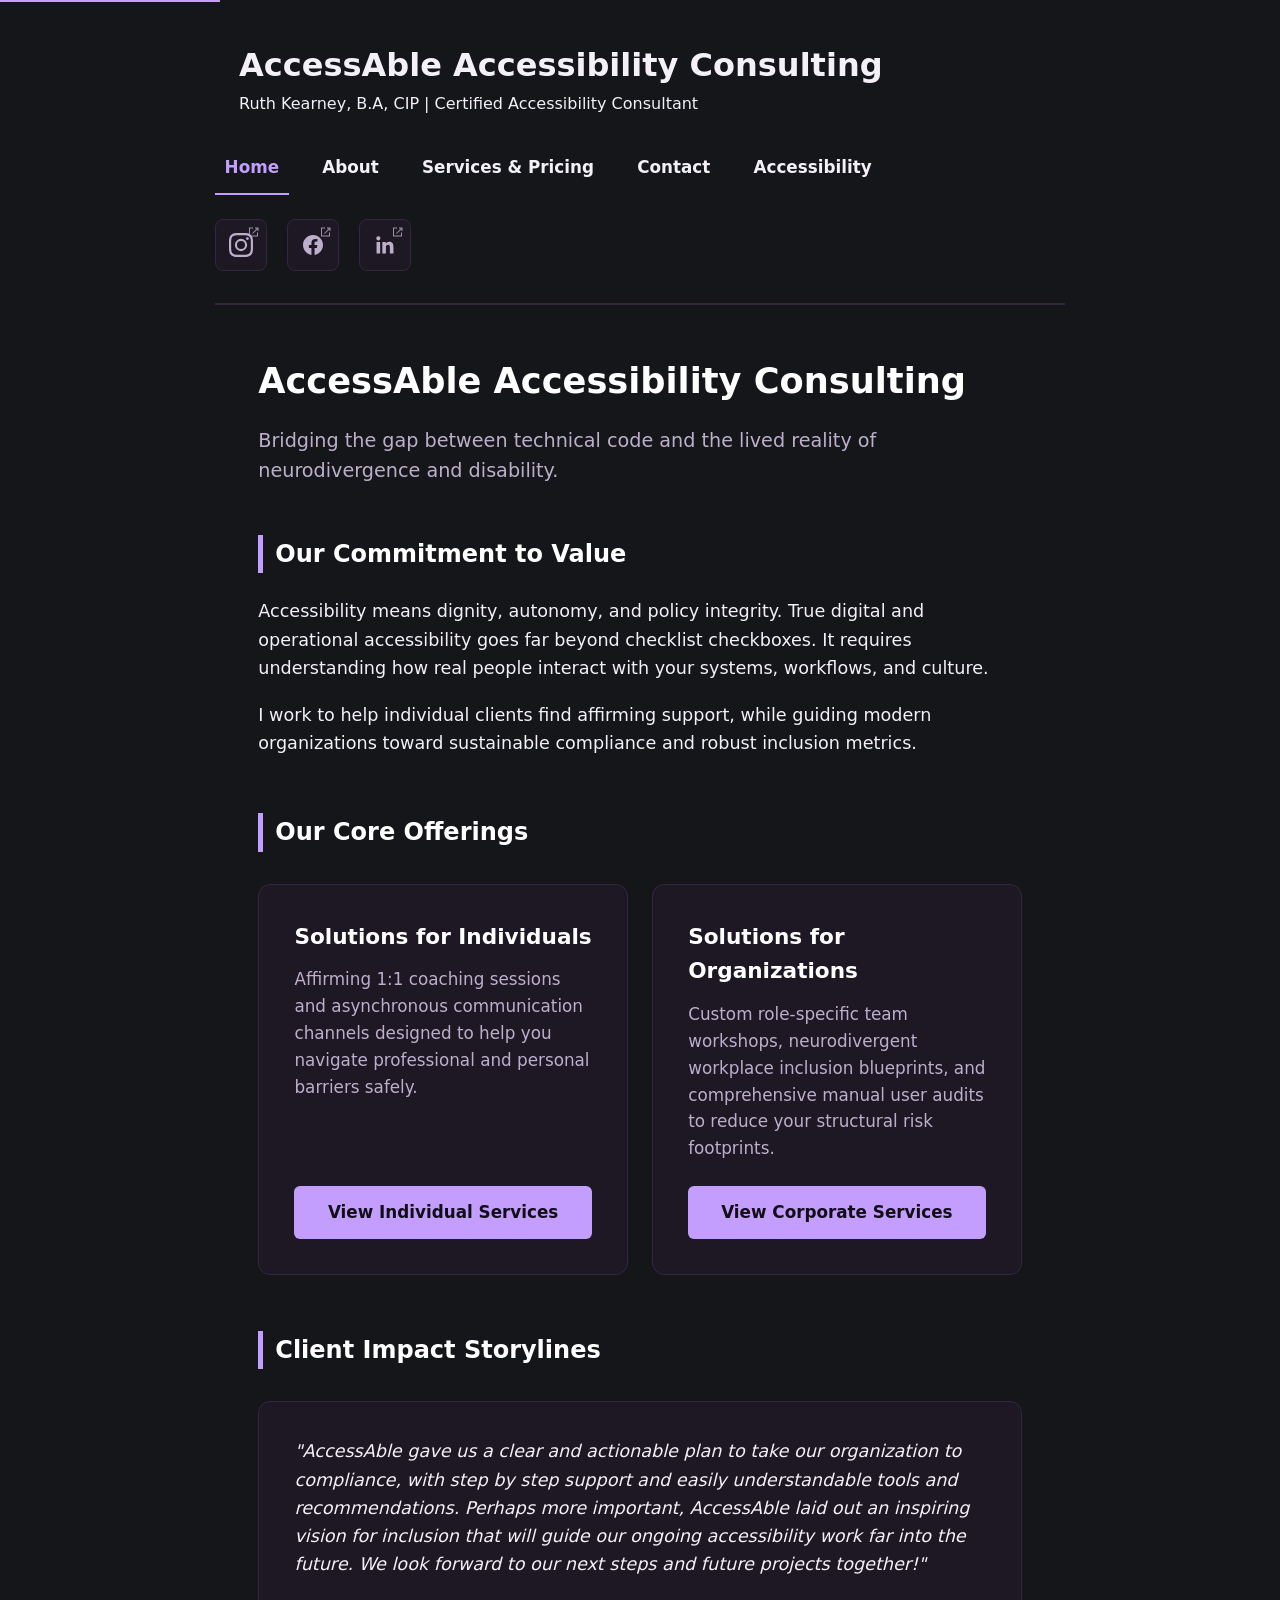
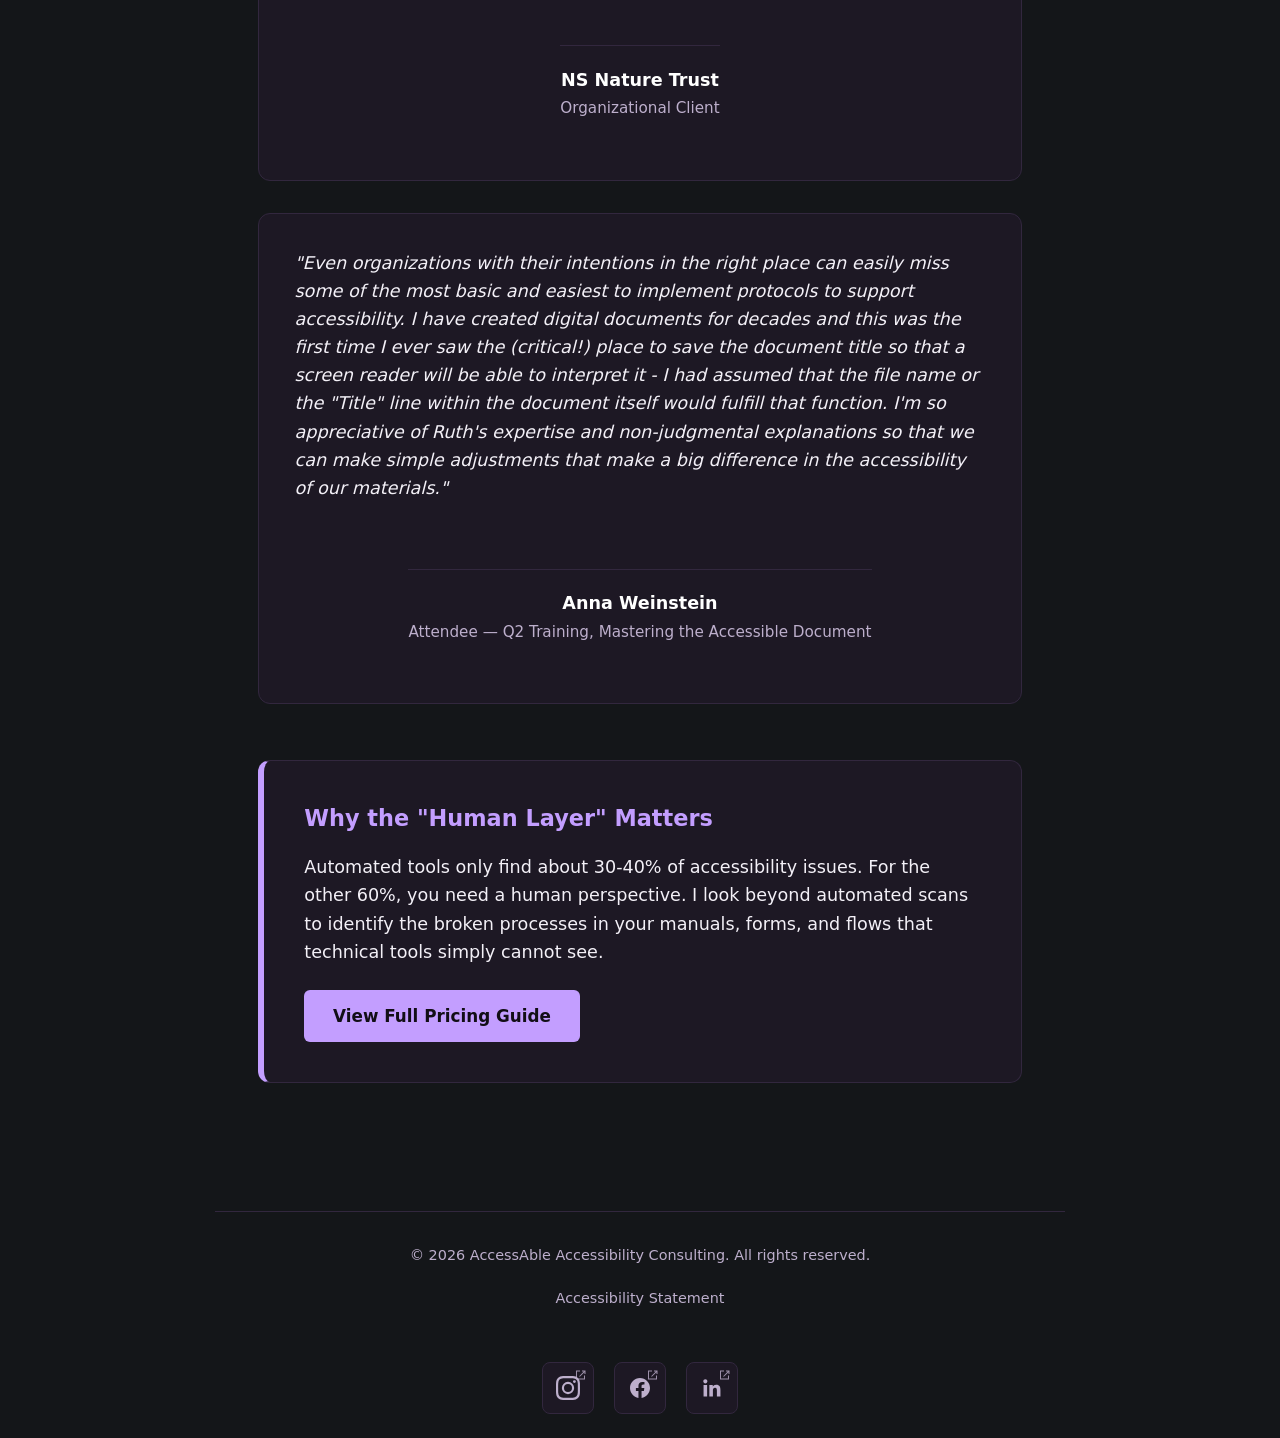
==== index.html @ 56aef6e1 "Initial website upload" ====
<!DOCTYPE html>
<html lang="en">
<head>
    <meta charset="UTF-8">
    <meta name="viewport" content="width=device-width, initial-scale=1.0">
    <title>Home | AccessAble Accessibility Consulting</title>
    <style>
        * {
            box-sizing: border-box;
            margin: 0;
            padding: 0;
        }

        html {
            scroll-behavior: smooth;
        }

        /* 🚫 2.3.3 Prefers-Reduced-Motion Media Query */
        @media (prefers-reduced-motion: reduce) {
            html {
                scroll-behavior: auto !important;
            }
            .back-to-top {
                transition: none !important;
            }
        }

        body {
            font-family: system-ui, -apple-system, BlinkMacSystemFont, 'Segoe UI', Roboto, sans-serif;
            background-color: #141619; 
            color: #f3f0f7; 
            line-height: 1.6;
            padding: 0 1.5rem;
        }

        /* ♿ Skip to Content Link */
        .skip-link {
            position: absolute;
            top: -40px;
            left: 0;
            background: #c39eff;
            color: #120e16;
            padding: 8px 16px;
            z-index: 100;
            font-weight: bold;
            transition: top 0.2s;
            text-decoration: none;
        }
        .skip-link:focus {
            top: 0;
            outline: 3px solid #ffffff;
            outline-offset: 2px;
        }

        /* 🏠 Structural Header Elements */
        header {
            max-width: 850px;
            margin: 2.5rem auto;
            border-bottom: 2px solid #32273e; 
            padding-bottom: 2rem;
        }

        .header-brand {
            display: flex; 
            align-items: center; 
            gap: 1.5rem; 
            text-decoration: none; 
            margin-bottom: 1.5rem; 
            border: none;
        }

        .logo-link {
            display: inline-block;
            border-radius: 4px;
            transition: outline 0.1s;
        }
        .logo-link:focus {
            outline: 3px solid #c39eff;
            outline-offset: 4px;
        }

        .header-logo {
            height: 140px; 
            width: auto; 
            display: block; 
            border: none;
        }

        .brand-text {
            display: block; 
            text-align: left;
        }

        /* 🗺️ Nav Menu & Explicit AAA Sizing (SC 2.5.5) */
        .nav-container {
            display: flex;
            justify-content: space-between;
            align-items: center;
            gap: 1.5rem;
            flex-wrap: wrap;
        }

        nav ul {
            list-style: none;
            display: flex;
            gap: 1.5rem;
            margin: 0;
            padding: 0;
            flex-wrap: wrap;
        }

       nav a {
    color: #f3f0f7;
    text-decoration: none;
    font-weight: 600;
    font-size: 1.05rem;
    padding: 0.8rem 0.6rem; /* Increases bounding box over 44px */
    display: inline-block;
    border-bottom: 2px solid transparent;
    transition: color 0.2s, border-color 0.2s;
}

        nav a:hover {
            color: #c39eff;
            border-bottom-color: #c39eff;
        }
        
        nav a:focus {
            color: #c39eff;
            outline: 3px solid #c39eff;
            outline-offset: 2px;
        }

        nav a.active {
            color: #c39eff;
            border-bottom: 2px solid #c39eff;
        }

        /* 📱 Social Icons Target Area Controls (SC 2.5.5) */
        .social-group {
            display: flex;
            align-items: center;
            gap: 1.25rem; 
        }

        .social-link {
            display: inline-flex;
            align-items: center;
            justify-content: center;
            color: #bdafcc;
            width: 52px;  
            height: 52px; 
            border-radius: 8px;
            position: relative;
            background-color: #1d1824;
            border: 1px solid #32273e;
            transition: color 0.2s, background-color 0.2s, border-color 0.2s;
        }

        .social-link .brand-icon {
            width: 24px;
            height: 24px;
            fill: currentColor;
            display: block;
        }

        .social-link .external-glyph {
            position: absolute;
            top: 6px;
            right: 6px;
            width: 12px;
            height: 12px;
            fill: currentColor;
            opacity: 0.8;
        }

        .social-link:hover {
            color: #c39eff;
            background-color: #261f30;
            border-color: #4c3b5c;
        }

        .social-link:focus {
            color: #c39eff;
            background-color: #261f30;
            outline: 3px solid #c39eff;
            outline-offset: 2px;
        }

        /* Core Main Layout */
main {
    /* Explicitly limits block layouts to ~75 characters wide */
    max-width: 75ch; 
    margin: 0 auto;
    padding-bottom: 5rem;
}

        .page-title {
            margin: 3rem 0 1rem 0;
            font-size: 2.2rem;
            color: #ffffff;
        }

        .section-intro {
            font-size: 1.2rem;
            color: #bdafcc;
            margin-bottom: 3rem;
        }

        .home-section {
            margin-bottom: 3.5rem;
        }

        .home-section h2 {
            font-size: 1.5rem;
            color: #ffffff;
            margin-bottom: 1.5rem;
            border-left: 5px solid #c39eff;
            padding-left: 0.75rem;
        }

        .home-section p {
            font-size: 1.1rem;
            margin-bottom: 1.2rem;
            color: #f3f0f7;
        }

        .solutions-container {
            display: flex;
            gap: 1.5rem;
            margin-top: 2rem;
            flex-wrap: wrap;
        }

        .solution-card {
            background-color: #1d1824;
            border: 1px solid #32273e;
            padding: 2.2rem;
            border-radius: 12px;
            flex: 1;
            min-width: 280px; 
            display: flex;
            flex-direction: column;
            justify-content: space-between;
        }

        .solution-card h3 {
            font-size: 1.35rem;
            color: #ffffff;
            margin-bottom: 0.75rem;
        }

        .solution-card p {
            color: #bdafcc;
            font-size: 1.05rem;
            margin-bottom: 1.5rem;
        }

        /* 💬 Testimonials Structural Layout Framework (WCAG AAA Compliant) */
        .testimonials-grid {
            display: flex;
            flex-direction: column;
            gap: 2rem;
            margin-top: 2rem;
        }

        .testimonial-card {
            background-color: #1d1824;
            border: 1px solid #32273e;
            padding: 2.2rem;
            border-radius: 12px;
            display: flex;
            flex-direction: column;
            justify-content: space-between;
        }

        .testimonial-quote {
            color: #f3f0f7;
            font-size: 1.1rem;
            font-style: italic;
            margin-bottom: 1.5rem;
            line-height: 1.6;
        }

        .testimonial-author {
            display: flex;
            align-items: center;
            border-top: 1px solid #32273e;
            padding-top: 1.2rem;
        }

        .author-meta {
            display: flex;
            flex-direction: column;
        }

        .author-name {
            font-weight: 700;
            color: #ffffff;
            font-size: 1.1rem;
        }

        .author-role {
            font-style: normal;
            font-size: 0.95rem;
            color: #bdafcc;
            margin-top: 0.15rem;
        }

        .feature-card {
            background-color: #1d1824;
            border: 1px solid #32273e;
            border-left: 6px solid #c39eff;
            padding: 2.5rem;
            border-radius: 12px;
            margin-top: 3.5rem;
        }

        .feature-card h3 {
            font-size: 1.4rem;
            color: #c39eff;
            margin-bottom: 1rem;
        }

        .feature-card p {
            color: #f3f0f7;
            font-size: 1.1rem;
            margin-bottom: 1.5rem;
        }

        /* 🎛️ Button Configurations */
        .btn {
            display: inline-block;
            background-color: #c39eff;
            color: #120e16;
            padding: 0.8rem 1.8rem;
            text-decoration: none;
            border-radius: 6px;
            font-weight: 700;
            font-size: 1.05rem;
            transition: background-color 0.2s;
            text-align: center;
            width: 100%; 
        }

        .btn:hover {
            background-color: #ddc7ff;
        }
        .btn:focus {
            background-color: #ddc7ff;
            outline: 3px solid #ffffff;
            outline-offset: 2px;
        }

        /* 🔝 Fixed Back to Top Control */
        .back-to-top {
            position: fixed;
            bottom: 2rem;
            right: 2rem;
            background-color: #c39eff; 
            color: #120e16;
            border: 2px solid #32273e;
            border-radius: 8px;
            padding: 0.75rem 1.2rem;
            font-weight: 700;
            font-size: 1rem;
            cursor: pointer;
            z-index: 999;
            opacity: 0;
            transform: translateY(20px);
            transition: opacity 0.3s, transform 0.3s, background-color 0.2s;
            pointer-events: none; 
        }

        .back-to-top.visible {
            opacity: 1;
            transform: translateY(0);
            pointer-events: auto; 
        }

        .back-to-top:hover {
            background-color: #ddc7ff;
        }
        .back-to-top:focus {
            background-color: #ddc7ff;
            outline: 3px solid #ffffff;
            outline-offset: 2px;
        }

        /* 👣 Page Footer Area */
        footer {
            max-width: 850px;
            margin: 3rem auto 1.5rem auto;
            border-top: 1px solid #32273e;
            padding-top: 2rem;
            font-size: 0.9rem;
            color: #bdafcc;
            text-align: center;
        }

        .footer-nav {
            margin-top: 0.75rem;
            display: flex;
            flex-direction: column;
            align-items: center;
            gap: 1.25rem;
        }

        .footer-links {
            display: flex;
            gap: 1.5rem;
            flex-wrap: wrap;
            justify-content: center;
        }

        .footer-links a {
            color: #bdafcc;
            text-decoration: none;
            font-size: 0.9rem;
            padding: 0.5rem 0.75rem; 
            display: inline-block;
            transition: color 0.2s;
        }

        .footer-links a:hover {
            color: #c39eff;
            text-decoration: underline;
        }
        .footer-links a:focus {
            color: #c39eff;
            outline: 3px solid #c39eff;
            outline-offset: 2px;
        }
    </style>
</head>
<body>

    <a href="#main-content" class="skip-link">Skip to main content</a>

    <header>
        <div class="header-brand">
            <a href="index.html" class="logo-link" aria-label="AccessAble Accessibility Consulting - Home">
                <img src="logo.png" alt="" class="header-logo" onerror="this.style.display='none'">
            </a>
            
            <div class="brand-text">
    <h1 class="brand-title">AccessAble Accessibility Consulting</h1>
    <span class="brand-subtitle">Ruth Kearney, B.A, CIP | Certified Accessibility Consultant</span>
</div>
        </div>
        
        <div class="nav-container">
            <nav aria-label="Main Navigation">
                <ul>
                    <li><a href="index.html" class="active" aria-current="page">Home</a></li>
                    <li><a href="about.html">About</a></li>
                    <li><a href="services.html">Services & Pricing</a></li>
                    <li><a href="contact.html">Contact</a></li>
                    <li><a href="accessibility.html">Accessibility</a></li>
                </ul>
            </nav>

            <div class="social-group" aria-label="Social Media Context Links">
                <a href="https://www.instagram.com/accessableaccessibility/" class="social-link" target="_blank" rel="noopener" aria-label="Visit our Instagram profile (opens in a new tab)">
                    <svg class="brand-icon" viewBox="0 0 24 24" aria-hidden="true"><path d="M12 2.163c3.204 0 3.584.012 4.85.07 3.252.148 4.771 1.691 4.919 4.919.058 1.265.069 1.645.069 4.849 0 3.205-.012 3.584-.069 4.849-.149 3.225-1.664 4.771-4.919 4.919-1.266.058-1.644.07-4.85.07-3.204 0-3.584-.012-4.849-.07-3.26-.149-4.771-1.699-4.919-4.92-.058-1.265-.07-1.644-.07-4.849 0-3.204.013-3.583.07-4.849.149-3.227 1.664-4.771 4.919-4.919 1.266-.057 1.645-.069 4.849-.069zM12 0C8.741 0 8.333.014 7.053.072 2.695.272.273 2.69.073 7.051.014 8.333 0 8.741 0 12c0 3.259.014 3.668.072 4.948.2 4.358 2.618 6.78 6.98 6.98 1.281.058 1.689.072 4.948.072 3.259 0 3.668-.014 4.948-.072 4.354-.2 6.782-2.618 6.979-6.98.059-1.28.073-1.689.073-4.948 0-3.259-.014-3.667-.072-4.947-.196-4.354-2.617-6.78-6.979-6.98C15.668.014 15.259 0 12 0zm0 5.838a6.162 6.162 0 100 12.324 6.162 6.162 0 000-12.324zM12 16a4 4 0 110-8 4 4 0 010 8zm6.406-11.845a1.44 1.44 0 100 2.881 1.44 1.44 0 000-2.881z"/></svg>
                    <svg class="external-glyph" viewBox="0 0 24 24" aria-hidden="true"><path d="M14 3h7v7h-2V6.414l-9.293 9.293-1.414-1.414L17.586 5H14V3zm-4 2H4v14h14v-6h2v8H2V3h8v2z"/></svg>
                </a>
                <a href="https://www.facebook.com/profile.php?id=61587194308628" class="social-link" target="_blank" rel="noopener" aria-label="Visit our Facebook page (opens in a new tab)">
                    <svg class="brand-icon" viewBox="0 0 24 24" aria-hidden="true"><path d="M22 12c0-5.523-4.477-10-10-10S2 6.477 2 12c0 4.991 3.657 9.128 8.438 9.878v-6.987h-2.54V12h2.54V9.797c0-2.506 1.492-3.89 3.777-3.89 1.094 0 2.238.195 2.238.195v2.46h-1.26c-1.243 0-1.63.771-1.63 1.562V12h2.773l-.443 2.89h-2.33v6.988C18.343 21.128 22 16.991 22 12z"/></svg>
                    <svg class="external-glyph" viewBox="0 0 24 24" aria-hidden="true"><path d="M14 3h7v7h-2V6.414l-9.293 9.293-1.414-1.414L17.586 5H14V3zm-4 2H4v14h14v-6h2v8H2V3h8v2z"/></svg>
                </a>
                <a href="https://www.linkedin.com/in/ruth-kearney-02051a6a" class="social-link" target="_blank" rel="noopener" aria-label="Visit our LinkedIn profile (opens in a new tab)">
                    <svg class="brand-icon" viewBox="0 0 24 24" aria-hidden="true"><path d="M20.447 20.452h-3.554v-5.569c0-1.328-.027-3.037-1.852-3.037-1.853 0-2.136 1.445-2.136 2.939v5.667H9.351V9h3.414v1.561h.046c.477-.9 1.637-1.85 3.37-1.85 3.601 0 4.267 2.37 4.267 5.455v6.286zM5.337 7.433c-1.144 0-2.063-.926-2.063-2.065 0-1.138.92-2.063 2.063-2.063 1.14 0 2.064.925 2.064 2.063 0 1.139-.925 2.065-2.064 2.065zm1.782 13.019H3.555V9h3.564v11.452z"/></svg>
                    <svg class="external-glyph" viewBox="0 0 24 24" aria-hidden="true"><path d="M14 3h7v7h-2V6.414l-9.293 9.293-1.414-1.414L17.586 5H14V3zm-4 2H4v14h14v-6h2v8H2V3h8v2z"/></svg>
                </a>
            </div>
        </div>
    </header>

    <main id="main-content">
        <h1 class="page-title">AccessAble Accessibility Consulting</h1>
        <p class="section-intro">Bridging the gap between technical code and the lived reality of neurodivergence and disability.</p>

        <section class="home-section" aria-label="Value Commitment">
            <h2>Our Commitment to Value</h2>
            <p>Accessibility means dignity, autonomy, and policy integrity. True digital and operational accessibility goes far beyond checklist checkboxes. It requires understanding how real people interact with your systems, workflows, and culture.</p>
            <p>I work to help individual clients find affirming support, while guiding modern organizations toward sustainable compliance and robust inclusion metrics.</p>
        </section>

        <section class="home-section" aria-label="Consulting Solutions Menu">
            <h2>Our Core Offerings</h2>
            <div class="solutions-container">
                <div class="solution-card">
                    <div>
                        <h3>Solutions for Individuals</h3>
                        <p>Affirming 1:1 coaching sessions and asynchronous communication channels designed to help you navigate professional and personal barriers safely.</p>
                    </div>
                    <a href="services.html#individual-services" class="btn">View Individual Services</a>
                </div>

                <div class="solution-card">
                    <div>
                        <h3>Solutions for Organizations</h3>
                        <p>Custom role-specific team workshops, neurodivergent workplace inclusion blueprints, and comprehensive manual user audits to reduce your structural risk footprints.</p>
                    </div>
                    <a href="services.html#organization-services" class="btn">View Corporate Services</a>
                </div>
            </div>
        </section>

        <section class="home-section" aria-labelledby="testimonials-heading">
            <h2 id="testimonials-heading">Client Impact Storylines</h2>
            <div class="testimonials-grid">
                
                <blockquote class="testimonial-card">
                    <p class="testimonial-quote">
                        "AccessAble gave us a clear and actionable plan to take our organization to compliance, with step by step support and easily understandable tools and recommendations. Perhaps more important, AccessAble laid out an inspiring vision for inclusion that will guide our ongoing accessibility work far into the future. We look forward to our next steps and future projects together!"
                    </p>
                    <footer class="testimonial-author">
                        <div class="author-meta">
                            <span class="author-name">NS Nature Trust</span>
                            <cite class="author-role">Organizational Client</cite>
                        </div>
                    </footer>
                </blockquote>

                <blockquote class="testimonial-card">
                    <p class="testimonial-quote">
                        "Even organizations with their intentions in the right place can easily miss some of the most basic and easiest to implement protocols to support accessibility. I have created digital documents for decades and this was the first time I ever saw the (critical!) place to save the document title so that a screen reader will be able to interpret it - I had assumed that the file name or the "Title" line within the document itself would fulfill that function. I'm so appreciative of Ruth's expertise and non-judgmental explanations so that we can make simple adjustments that make a big difference in the accessibility of our materials."
                    </p>
                    <footer class="testimonial-author">
                        <div class="author-meta">
                            <span class="author-name">Anna Weinstein</span>
                            <cite class="author-role">Attendee &mdash; Q2 Training, Mastering the Accessible Document</cite>
                        </div>
                    </footer>
                </blockquote>

            </div>
        </section>

        <section class="feature-card" aria-label="Methodology Information">
            <h3>Why the "Human Layer" Matters</h3>
            <p>Automated tools only find about 30-40% of accessibility issues. For the other 60%, you need a human perspective. I look beyond automated scans to identify the broken processes in your manuals, forms, and flows that technical tools simply cannot see.</p>
            <a href="services.html" class="btn" style="width: auto;">View Full Pricing Guide</a>
        </section>
    </main>

    <button id="backToTopBtn" class="back-to-top" aria-label="Back to top" onclick="scrollToTop()">
        &uarr; Top
    </button>

    <script>
        const backToTopBtn = document.getElementById("backToTopBtn");

        window.onscroll = function() {
            if (document.body.scrollTop > 250 || document.documentElement.scrollTop > 250) {
                backToTopBtn.classList.add("visible");
            } else {
                backToTopBtn.classList.remove("visible");
            }
        };

        function scrollToTop() {
            window.scrollTo({
                top: 0,
                behavior: 'smooth'
            });
        }
    </script>

    <footer>
        <p>&copy; 2026 AccessAble Accessibility Consulting. All rights reserved.</p>
        <div class="footer-nav">
            <div class="footer-links">
                <a href="accessibility.html">Accessibility Statement</a>
            </div>
            
            <div class="social-group" style="margin-top: 1.5rem; justify-content: center;" aria-label="Social Media Context Links">
                <a href="https://www.instagram.com/accessableaccessibility/" class="social-link" target="_blank" rel="noopener" aria-label="Visit our Instagram profile (opens in a new tab)">
                    <svg class="brand-icon" viewBox="0 0 24 24" aria-hidden="true"><path d="M12 2.163c3.204 0 3.584.012 4.85.07 3.252.148 4.771 1.691 4.919 4.919.058 1.265.069 1.645.069 4.849 0 3.205-.012 3.584-.069 4.849-.149 3.225-1.664 4.771-4.919 4.919-1.266.058-1.644.07-4.85.07-3.204 0-3.584-.012-4.849-.07-3.26-.149-4.771-1.699-4.919-4.92-.058-1.265-.07-1.644-.07-4.849 0-3.204.013-3.583.07-4.849.149-3.227 1.664-4.771 4.919-4.919 1.266-.057 1.645-.069 4.849-.069zM12 0C8.741 0 8.333.014 7.053.072 2.695.272.273 2.69.073 7.051.014 8.333 0 8.741 0 12c0 3.259.014 3.668.072 4.948.2 4.358 2.618 6.78 6.98 6.98 1.281.058 1.689.072 4.948.072 3.259 0 3.668-.014 4.948-.072 4.354-.2 6.782-2.618 6.979-6.98.059-1.28.073-1.689.073-4.948 0-3.259-.014-3.667-.072-4.947-.196-4.354-2.617-6.78-6.979-6.98C15.668.014 15.259 0 12 0zm0 5.838a6.162 6.162 0 100 12.324 6.162 6.162 0 000-12.324zM12 16a4 4 0 110-8 4 4 0 010 8zm6.406-11.845a1.44 1.44 0 100 2.881 1.44 1.44 0 000-2.881z"/></svg>
                    <svg class="external-glyph" viewBox="0 0 24 24" aria-hidden="true"><path d="M14 3h7v7h-2V6.414l-9.293 9.293-1.414-1.414L17.586 5H14V3zm-4 2H4v14h14v-6h2v8H2V3h8v2z"/></svg>
                </a>
                <a href="https://www.facebook.com/profile.php?id=61587194308628" class="social-link" target="_blank" rel="noopener" aria-label="Visit our Facebook page (opens in a new tab)">
                    <svg class="brand-icon" viewBox="0 0 24 24" aria-hidden="true"><path d="M22 12c0-5.523-4.477-10-10-10S2 6.477 2 12c0 4.991 3.657 9.128 8.438 9.878v-6.987h-2.54V12h2.54V9.797c0-2.506 1.492-3.89 3.777-3.89 1.094 0 2.238.195 2.238.195v2.46h-1.26c-1.243 0-1.63.771-1.63 1.562V12h2.773l-.443 2.89h-2.33v6.988C18.343 21.128 22 16.991 22 12z"/></svg>
                    <svg class="external-glyph" viewBox="0 0 24 24" aria-hidden="true"><path d="M14 3h7v7h-2V6.414l-9.293 9.293-1.414-1.414L17.586 5H14V3zm-4 2H4v14h14v-6h2v8H2V3h8v2z"/></svg>
                </a>
                <a href="https://www.linkedin.com/in/ruth-kearney-02051a6a" class="social-link" target="_blank" rel="noopener" aria-label="Visit our LinkedIn profile (opens in a new tab)">
                    <svg class="brand-icon" viewBox="0 0 24 24" aria-hidden="true"><path d="M20.447 20.452h-3.554v-5.569c0-1.328-.027-3.037-1.852-3.037-1.853 0-2.136 1.445-2.136 2.939v5.667H9.351V9h3.414v1.561h.046c.477-.9 1.637-1.85 3.37-1.85 3.601 0 4.267 2.37 4.267 5.455v6.286zM5.337 7.433c-1.144 0-2.063-.926-2.063-2.065 0-1.138.92-2.063 2.063-2.063 1.14 0 2.064.925 2.064 2.063 0 1.139-.925 2.065-2.064 2.065zm1.782 13.019H3.555V9h3.564v11.452z"/></svg>
                    <svg class="external-glyph" viewBox="0 0 24 24" aria-hidden="true"><path d="M14 3h7v7h-2V6.414l-9.293 9.293-1.414-1.414L17.586 5H14V3zm-4 2H4v14h14v-6h2v8H2V3h8v2z"/></svg>
                </a>
            </div>
        </div>
    </footer>

</body>
</html>
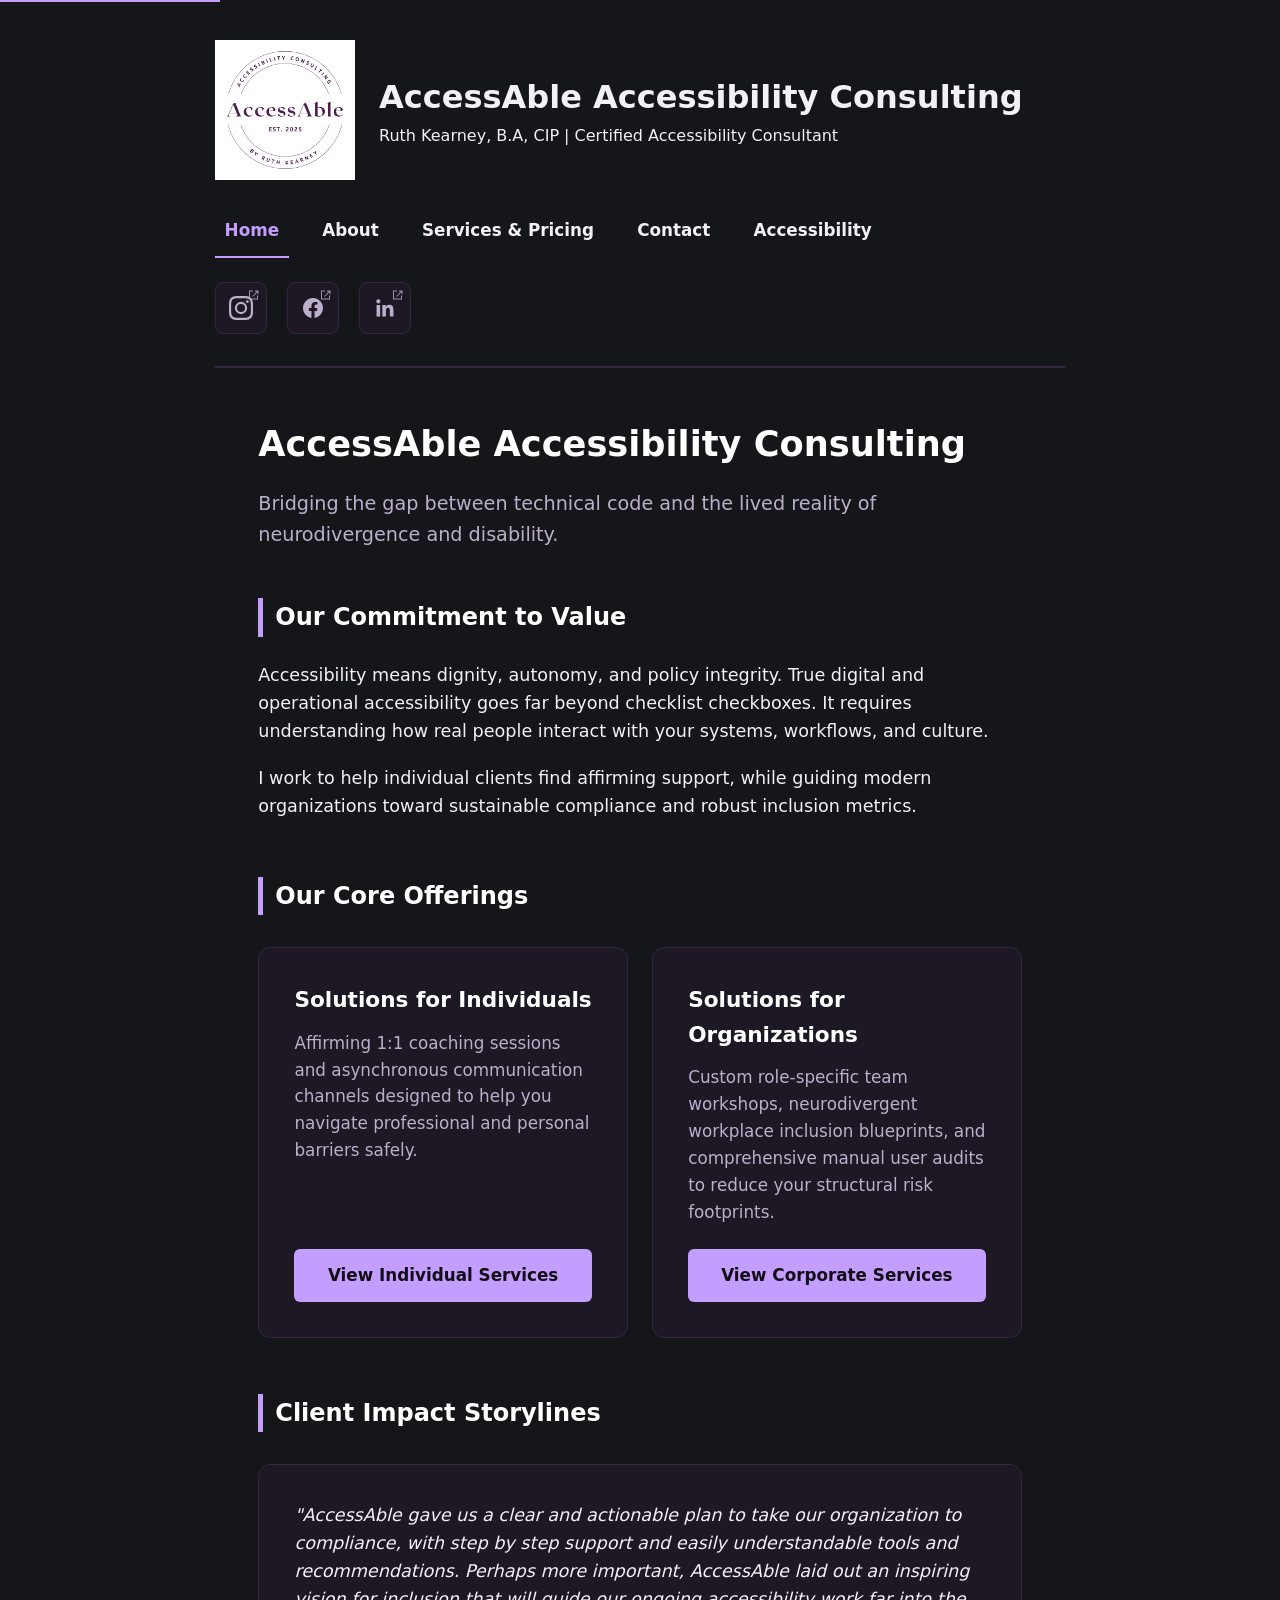
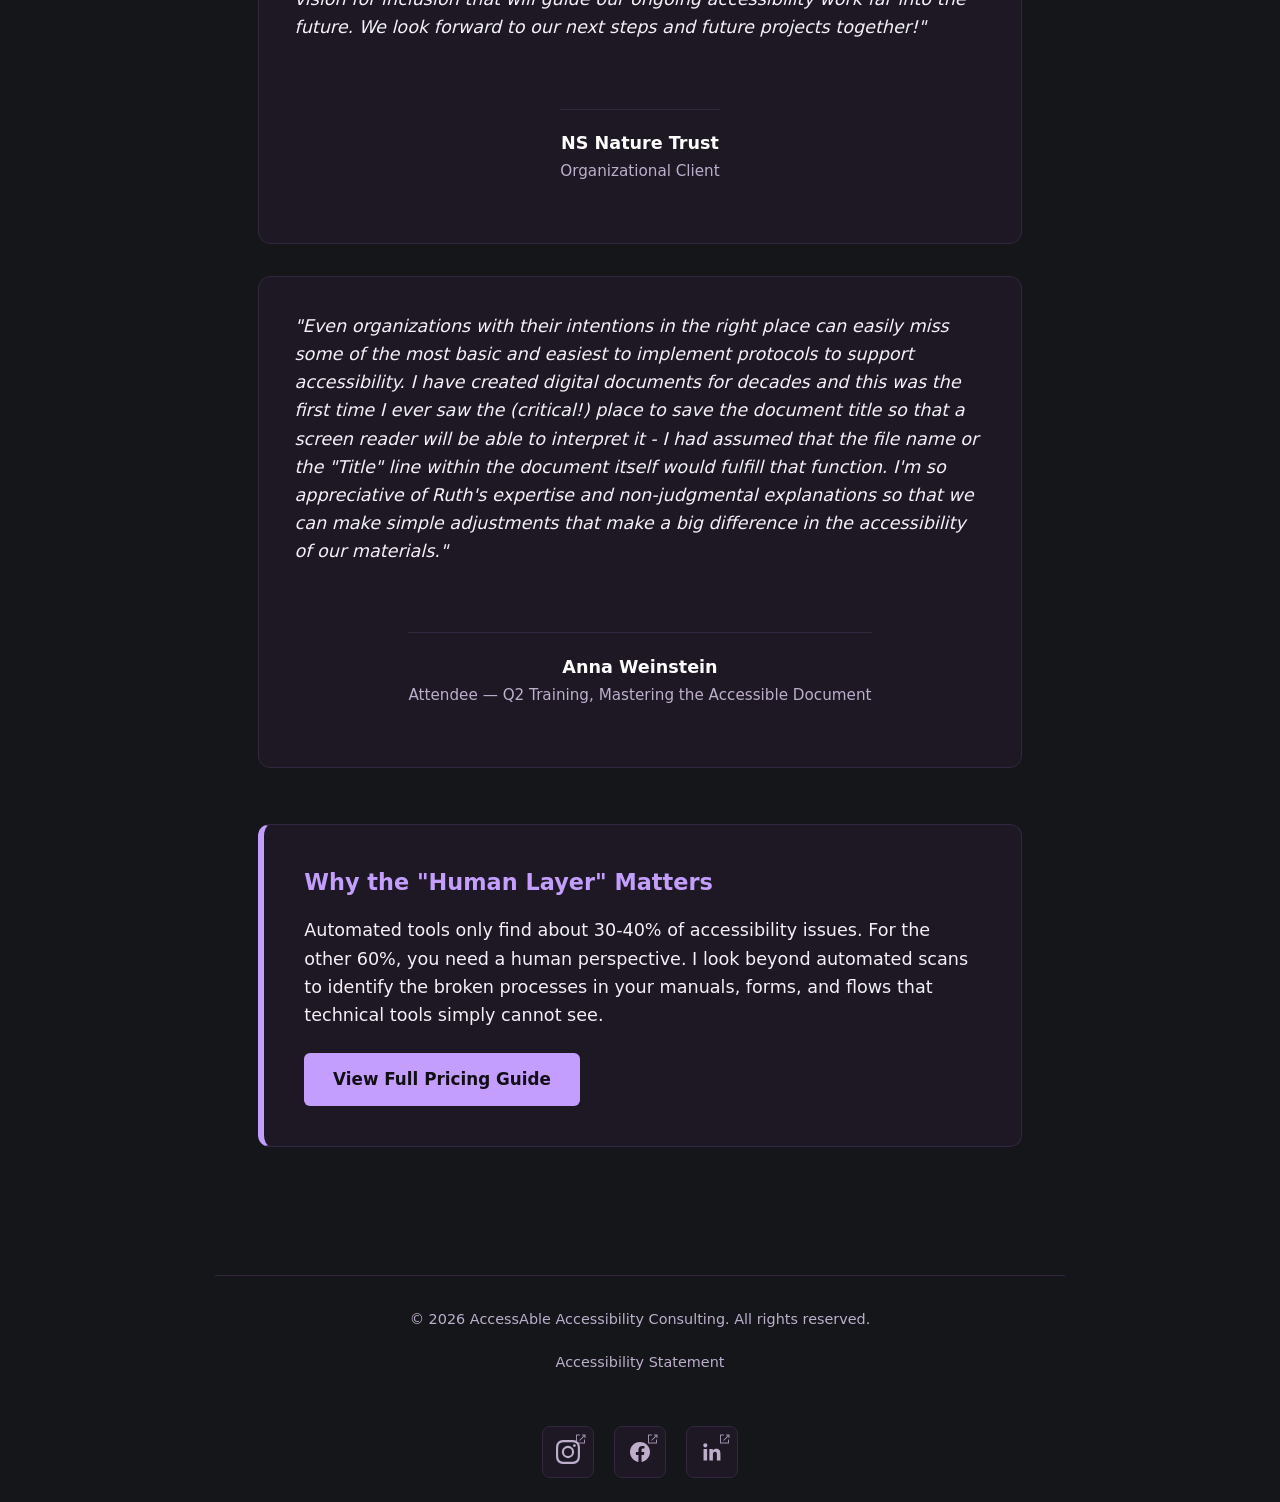
==== commit 5e6f094d: "Fix images src" ====
--- a/index.html
+++ b/index.html
@@ -440,7 +440,7 @@
     <header>
         <div class="header-brand">
             <a href="index.html" class="logo-link" aria-label="AccessAble Accessibility Consulting - Home">
-                <img src="logo.png" alt="" class="header-logo" onerror="this.style.display='none'">
+                <img src="images/logo.png" alt="" class="header-logo" onerror="this.style.display='none'">
             </a>
             
             <div class="brand-text">
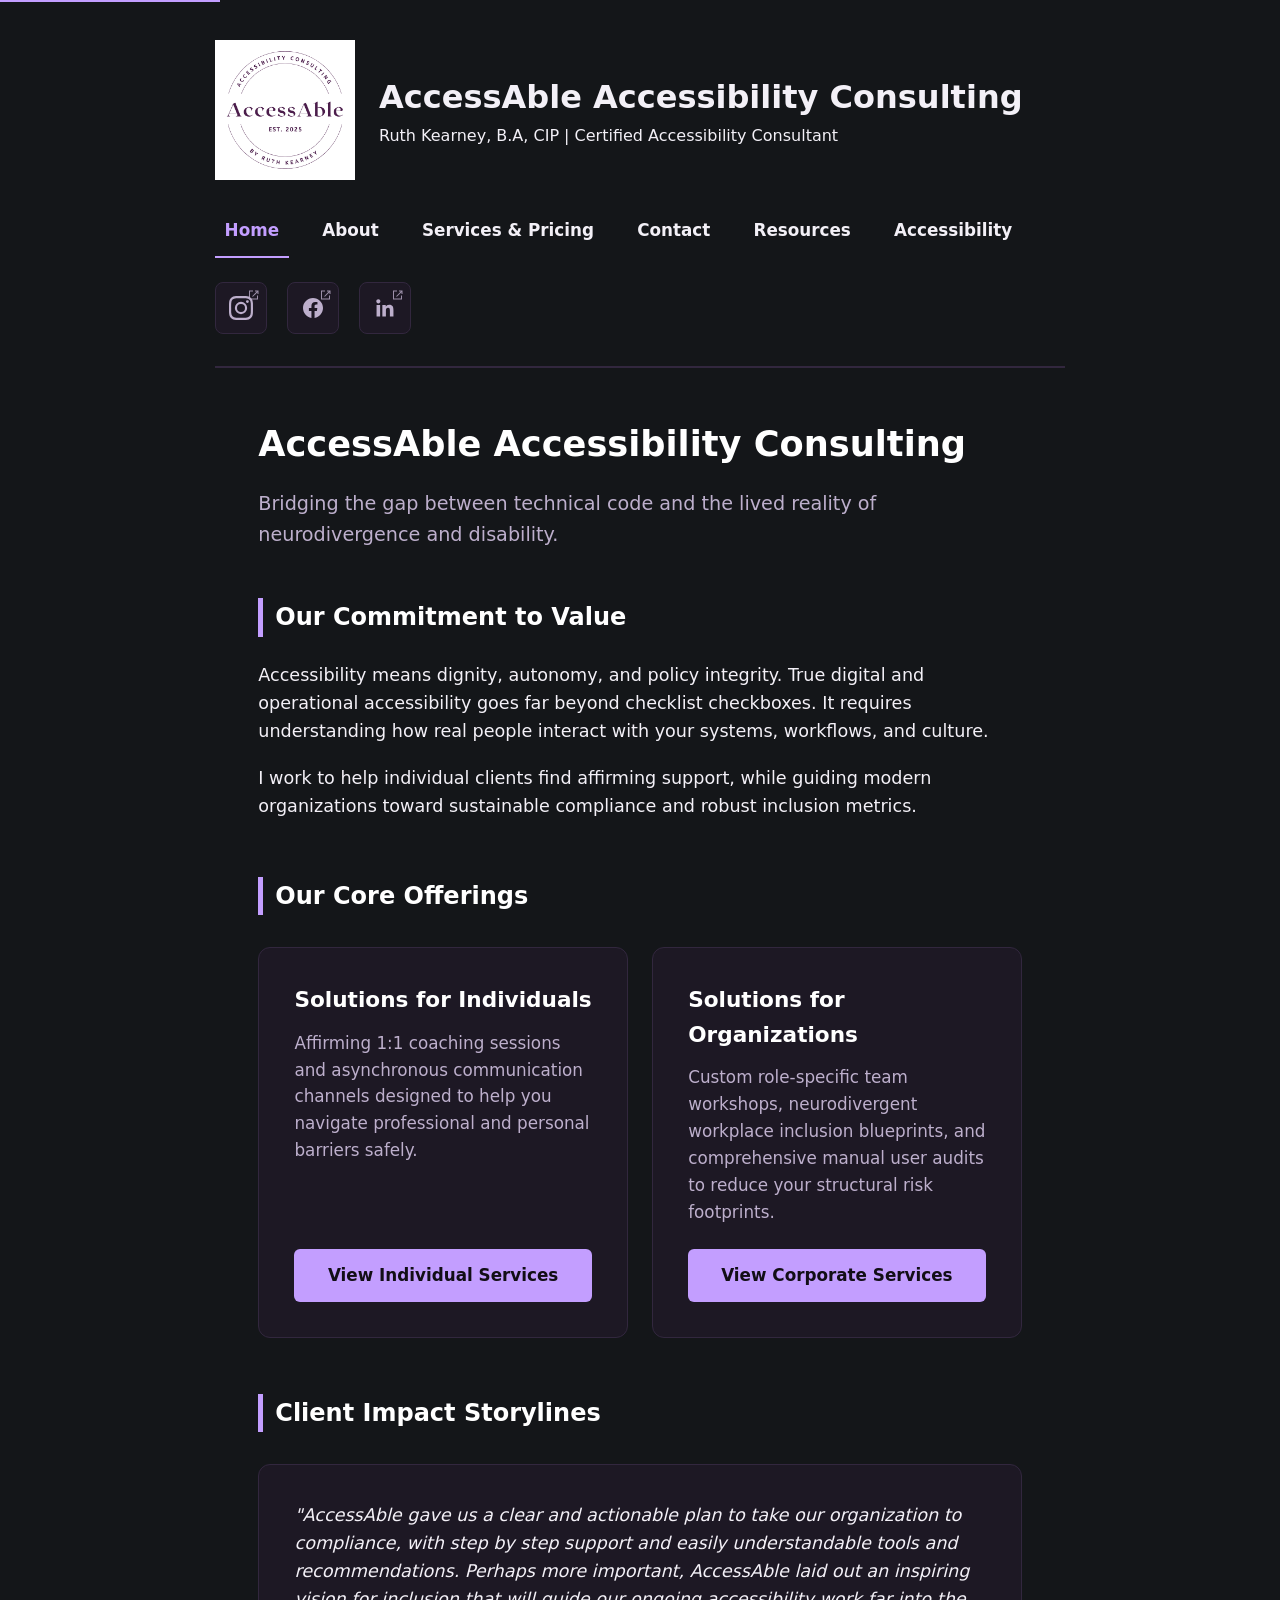
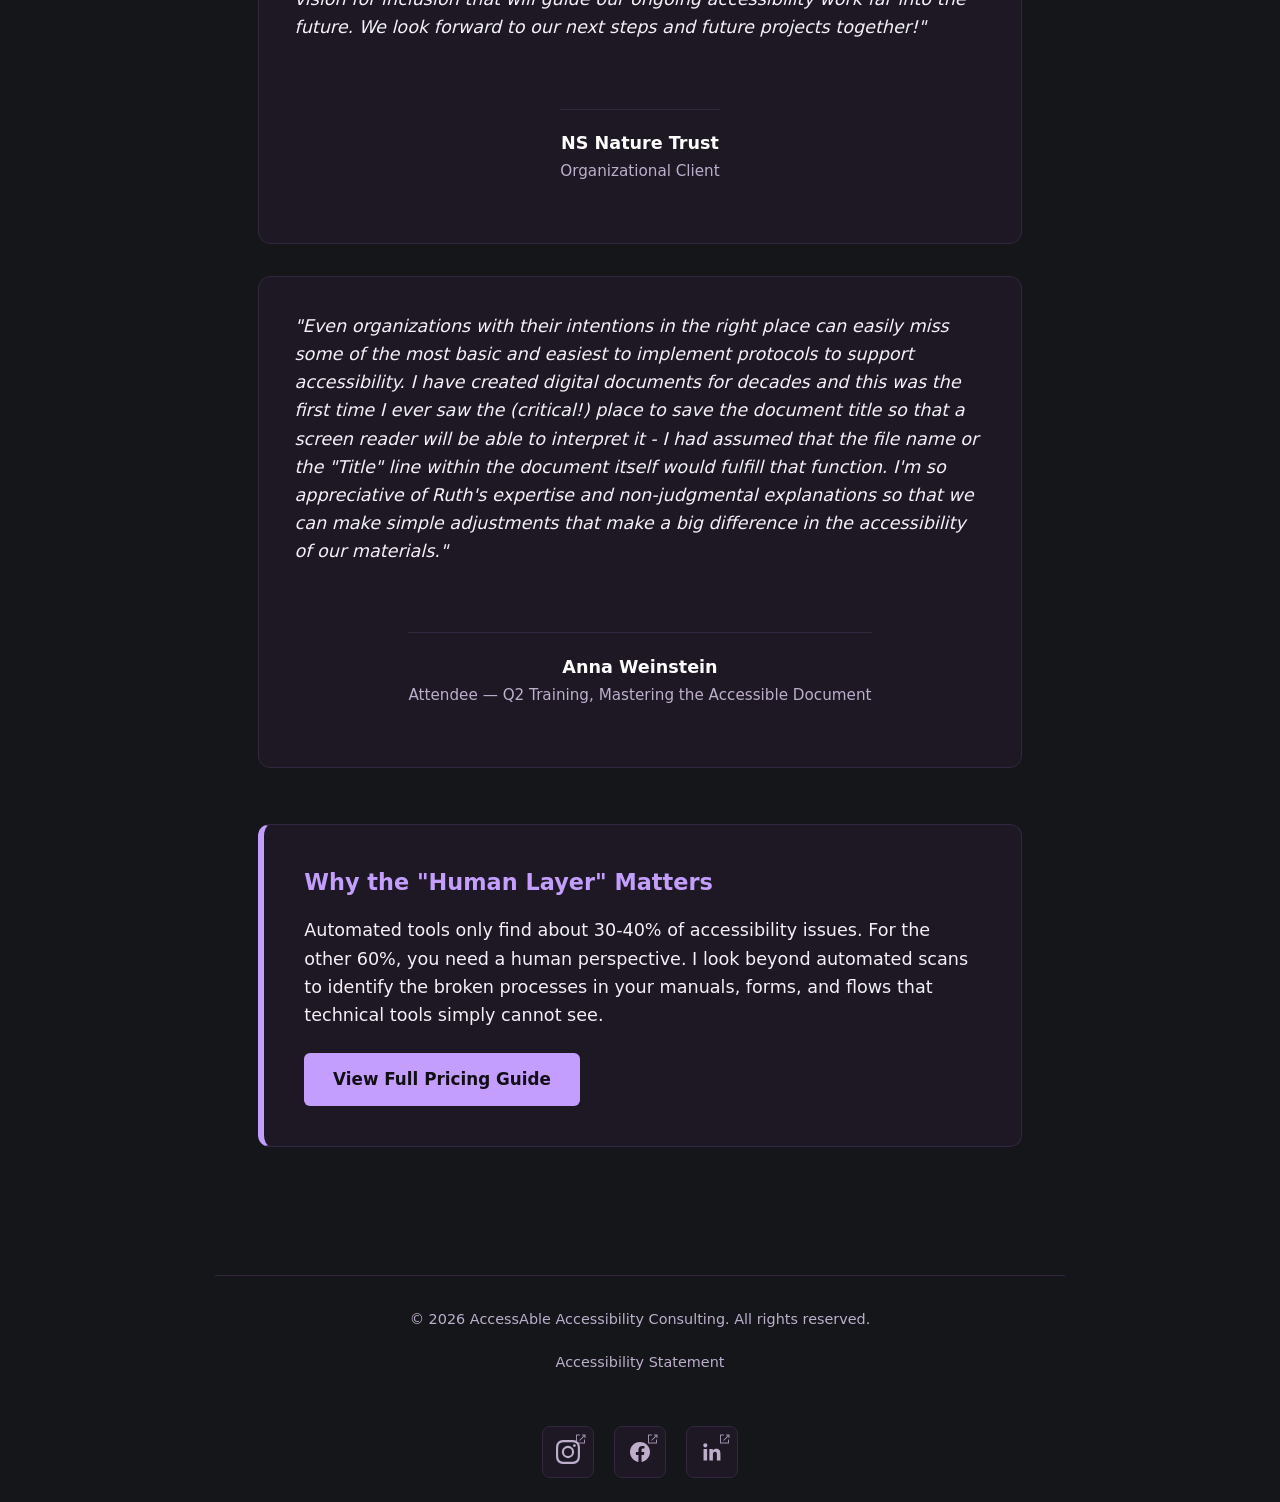
==== commit 7e24bdf2: "Updated all files to today local copy, updated index to the stylesheet version after compare with lo" ====
--- a/index.html
+++ b/index.html
@@ -4,434 +4,7 @@
     <meta charset="UTF-8">
     <meta name="viewport" content="width=device-width, initial-scale=1.0">
     <title>Home | AccessAble Accessibility Consulting</title>
-    <style>
-        * {
-            box-sizing: border-box;
-            margin: 0;
-            padding: 0;
-        }
-
-        html {
-            scroll-behavior: smooth;
-        }
-
-        /* 🚫 2.3.3 Prefers-Reduced-Motion Media Query */
-        @media (prefers-reduced-motion: reduce) {
-            html {
-                scroll-behavior: auto !important;
-            }
-            .back-to-top {
-                transition: none !important;
-            }
-        }
-
-        body {
-            font-family: system-ui, -apple-system, BlinkMacSystemFont, 'Segoe UI', Roboto, sans-serif;
-            background-color: #141619; 
-            color: #f3f0f7; 
-            line-height: 1.6;
-            padding: 0 1.5rem;
-        }
-
-        /* ♿ Skip to Content Link */
-        .skip-link {
-            position: absolute;
-            top: -40px;
-            left: 0;
-            background: #c39eff;
-            color: #120e16;
-            padding: 8px 16px;
-            z-index: 100;
-            font-weight: bold;
-            transition: top 0.2s;
-            text-decoration: none;
-        }
-        .skip-link:focus {
-            top: 0;
-            outline: 3px solid #ffffff;
-            outline-offset: 2px;
-        }
-
-        /* 🏠 Structural Header Elements */
-        header {
-            max-width: 850px;
-            margin: 2.5rem auto;
-            border-bottom: 2px solid #32273e; 
-            padding-bottom: 2rem;
-        }
-
-        .header-brand {
-            display: flex; 
-            align-items: center; 
-            gap: 1.5rem; 
-            text-decoration: none; 
-            margin-bottom: 1.5rem; 
-            border: none;
-        }
-
-        .logo-link {
-            display: inline-block;
-            border-radius: 4px;
-            transition: outline 0.1s;
-        }
-        .logo-link:focus {
-            outline: 3px solid #c39eff;
-            outline-offset: 4px;
-        }
-
-        .header-logo {
-            height: 140px; 
-            width: auto; 
-            display: block; 
-            border: none;
-        }
-
-        .brand-text {
-            display: block; 
-            text-align: left;
-        }
-
-        /* 🗺️ Nav Menu & Explicit AAA Sizing (SC 2.5.5) */
-        .nav-container {
-            display: flex;
-            justify-content: space-between;
-            align-items: center;
-            gap: 1.5rem;
-            flex-wrap: wrap;
-        }
-
-        nav ul {
-            list-style: none;
-            display: flex;
-            gap: 1.5rem;
-            margin: 0;
-            padding: 0;
-            flex-wrap: wrap;
-        }
-
-       nav a {
-    color: #f3f0f7;
-    text-decoration: none;
-    font-weight: 600;
-    font-size: 1.05rem;
-    padding: 0.8rem 0.6rem; /* Increases bounding box over 44px */
-    display: inline-block;
-    border-bottom: 2px solid transparent;
-    transition: color 0.2s, border-color 0.2s;
-}
-
-        nav a:hover {
-            color: #c39eff;
-            border-bottom-color: #c39eff;
-        }
-        
-        nav a:focus {
-            color: #c39eff;
-            outline: 3px solid #c39eff;
-            outline-offset: 2px;
-        }
-
-        nav a.active {
-            color: #c39eff;
-            border-bottom: 2px solid #c39eff;
-        }
-
-        /* 📱 Social Icons Target Area Controls (SC 2.5.5) */
-        .social-group {
-            display: flex;
-            align-items: center;
-            gap: 1.25rem; 
-        }
-
-        .social-link {
-            display: inline-flex;
-            align-items: center;
-            justify-content: center;
-            color: #bdafcc;
-            width: 52px;  
-            height: 52px; 
-            border-radius: 8px;
-            position: relative;
-            background-color: #1d1824;
-            border: 1px solid #32273e;
-            transition: color 0.2s, background-color 0.2s, border-color 0.2s;
-        }
-
-        .social-link .brand-icon {
-            width: 24px;
-            height: 24px;
-            fill: currentColor;
-            display: block;
-        }
-
-        .social-link .external-glyph {
-            position: absolute;
-            top: 6px;
-            right: 6px;
-            width: 12px;
-            height: 12px;
-            fill: currentColor;
-            opacity: 0.8;
-        }
-
-        .social-link:hover {
-            color: #c39eff;
-            background-color: #261f30;
-            border-color: #4c3b5c;
-        }
-
-        .social-link:focus {
-            color: #c39eff;
-            background-color: #261f30;
-            outline: 3px solid #c39eff;
-            outline-offset: 2px;
-        }
-
-        /* Core Main Layout */
-main {
-    /* Explicitly limits block layouts to ~75 characters wide */
-    max-width: 75ch; 
-    margin: 0 auto;
-    padding-bottom: 5rem;
-}
-
-        .page-title {
-            margin: 3rem 0 1rem 0;
-            font-size: 2.2rem;
-            color: #ffffff;
-        }
-
-        .section-intro {
-            font-size: 1.2rem;
-            color: #bdafcc;
-            margin-bottom: 3rem;
-        }
-
-        .home-section {
-            margin-bottom: 3.5rem;
-        }
-
-        .home-section h2 {
-            font-size: 1.5rem;
-            color: #ffffff;
-            margin-bottom: 1.5rem;
-            border-left: 5px solid #c39eff;
-            padding-left: 0.75rem;
-        }
-
-        .home-section p {
-            font-size: 1.1rem;
-            margin-bottom: 1.2rem;
-            color: #f3f0f7;
-        }
-
-        .solutions-container {
-            display: flex;
-            gap: 1.5rem;
-            margin-top: 2rem;
-            flex-wrap: wrap;
-        }
-
-        .solution-card {
-            background-color: #1d1824;
-            border: 1px solid #32273e;
-            padding: 2.2rem;
-            border-radius: 12px;
-            flex: 1;
-            min-width: 280px; 
-            display: flex;
-            flex-direction: column;
-            justify-content: space-between;
-        }
-
-        .solution-card h3 {
-            font-size: 1.35rem;
-            color: #ffffff;
-            margin-bottom: 0.75rem;
-        }
-
-        .solution-card p {
-            color: #bdafcc;
-            font-size: 1.05rem;
-            margin-bottom: 1.5rem;
-        }
-
-        /* 💬 Testimonials Structural Layout Framework (WCAG AAA Compliant) */
-        .testimonials-grid {
-            display: flex;
-            flex-direction: column;
-            gap: 2rem;
-            margin-top: 2rem;
-        }
-
-        .testimonial-card {
-            background-color: #1d1824;
-            border: 1px solid #32273e;
-            padding: 2.2rem;
-            border-radius: 12px;
-            display: flex;
-            flex-direction: column;
-            justify-content: space-between;
-        }
-
-        .testimonial-quote {
-            color: #f3f0f7;
-            font-size: 1.1rem;
-            font-style: italic;
-            margin-bottom: 1.5rem;
-            line-height: 1.6;
-        }
-
-        .testimonial-author {
-            display: flex;
-            align-items: center;
-            border-top: 1px solid #32273e;
-            padding-top: 1.2rem;
-        }
-
-        .author-meta {
-            display: flex;
-            flex-direction: column;
-        }
-
-        .author-name {
-            font-weight: 700;
-            color: #ffffff;
-            font-size: 1.1rem;
-        }
-
-        .author-role {
-            font-style: normal;
-            font-size: 0.95rem;
-            color: #bdafcc;
-            margin-top: 0.15rem;
-        }
-
-        .feature-card {
-            background-color: #1d1824;
-            border: 1px solid #32273e;
-            border-left: 6px solid #c39eff;
-            padding: 2.5rem;
-            border-radius: 12px;
-            margin-top: 3.5rem;
-        }
-
-        .feature-card h3 {
-            font-size: 1.4rem;
-            color: #c39eff;
-            margin-bottom: 1rem;
-        }
-
-        .feature-card p {
-            color: #f3f0f7;
-            font-size: 1.1rem;
-            margin-bottom: 1.5rem;
-        }
-
-        /* 🎛️ Button Configurations */
-        .btn {
-            display: inline-block;
-            background-color: #c39eff;
-            color: #120e16;
-            padding: 0.8rem 1.8rem;
-            text-decoration: none;
-            border-radius: 6px;
-            font-weight: 700;
-            font-size: 1.05rem;
-            transition: background-color 0.2s;
-            text-align: center;
-            width: 100%; 
-        }
-
-        .btn:hover {
-            background-color: #ddc7ff;
-        }
-        .btn:focus {
-            background-color: #ddc7ff;
-            outline: 3px solid #ffffff;
-            outline-offset: 2px;
-        }
-
-        /* 🔝 Fixed Back to Top Control */
-        .back-to-top {
-            position: fixed;
-            bottom: 2rem;
-            right: 2rem;
-            background-color: #c39eff; 
-            color: #120e16;
-            border: 2px solid #32273e;
-            border-radius: 8px;
-            padding: 0.75rem 1.2rem;
-            font-weight: 700;
-            font-size: 1rem;
-            cursor: pointer;
-            z-index: 999;
-            opacity: 0;
-            transform: translateY(20px);
-            transition: opacity 0.3s, transform 0.3s, background-color 0.2s;
-            pointer-events: none; 
-        }
-
-        .back-to-top.visible {
-            opacity: 1;
-            transform: translateY(0);
-            pointer-events: auto; 
-        }
-
-        .back-to-top:hover {
-            background-color: #ddc7ff;
-        }
-        .back-to-top:focus {
-            background-color: #ddc7ff;
-            outline: 3px solid #ffffff;
-            outline-offset: 2px;
-        }
-
-        /* 👣 Page Footer Area */
-        footer {
-            max-width: 850px;
-            margin: 3rem auto 1.5rem auto;
-            border-top: 1px solid #32273e;
-            padding-top: 2rem;
-            font-size: 0.9rem;
-            color: #bdafcc;
-            text-align: center;
-        }
-
-        .footer-nav {
-            margin-top: 0.75rem;
-            display: flex;
-            flex-direction: column;
-            align-items: center;
-            gap: 1.25rem;
-        }
-
-        .footer-links {
-            display: flex;
-            gap: 1.5rem;
-            flex-wrap: wrap;
-            justify-content: center;
-        }
-
-        .footer-links a {
-            color: #bdafcc;
-            text-decoration: none;
-            font-size: 0.9rem;
-            padding: 0.5rem 0.75rem; 
-            display: inline-block;
-            transition: color 0.2s;
-        }
-
-        .footer-links a:hover {
-            color: #c39eff;
-            text-decoration: underline;
-        }
-        .footer-links a:focus {
-            color: #c39eff;
-            outline: 3px solid #c39eff;
-            outline-offset: 2px;
-        }
-    </style>
+    <link rel="stylesheet" href="css/styles.css">
 </head>
 <body>
 
@@ -456,6 +29,7 @@
                     <li><a href="about.html">About</a></li>
                     <li><a href="services.html">Services & Pricing</a></li>
                     <li><a href="contact.html">Contact</a></li>
+                    <li><a href="resources.html">Resources</a></li>
                     <li><a href="accessibility.html">Accessibility</a></li>
                 </ul>
             </nav>
--- a/css/styles.css
+++ b/css/styles.css
@@ -0,0 +1,426 @@
+* {
+    box-sizing: border-box;
+    margin: 0;
+    padding: 0;
+}
+
+html {
+    scroll-behavior: smooth;
+}
+
+/* 🚫 2.3.3 Prefers-Reduced-Motion Media Query */
+@media (prefers-reduced-motion: reduce) {
+    html {
+        scroll-behavior: auto !important;
+    }
+    .back-to-top {
+        transition: none !important;
+    }
+}
+
+body {
+    font-family: system-ui, -apple-system, BlinkMacSystemFont, 'Segoe UI', Roboto, sans-serif;
+    background-color: #141619; 
+    color: #f3f0f7; 
+    line-height: 1.6;
+    padding: 0 1.5rem;
+}
+
+/* ♿ Skip to Content Link */
+.skip-link {
+    position: absolute;
+    top: -40px;
+    left: 0;
+    background: #c39eff;
+    color: #120e16;
+    padding: 8px 16px;
+    z-index: 100;
+    font-weight: bold;
+    transition: top 0.2s;
+    text-decoration: none;
+}
+.skip-link:focus {
+    top: 0;
+    outline: 3px solid #ffffff;
+    outline-offset: 2px;
+}
+
+/* 🏠 Structural Header Elements */
+header {
+    max-width: 850px;
+    margin: 2.5rem auto;
+    border-bottom: 2px solid #32273e; 
+    padding-bottom: 2rem;
+}
+
+.header-brand {
+    display: flex; 
+    align-items: center; 
+    gap: 1.5rem; 
+    text-decoration: none; 
+    margin-bottom: 1.5rem; 
+    border: none;
+}
+
+.logo-link {
+    display: inline-block;
+    border-radius: 4px;
+    transition: outline 0.1s;
+}
+.logo-link:focus {
+    outline: 3px solid #c39eff;
+    outline-offset: 4px;
+}
+
+.header-logo {
+    height: 140px; 
+    width: auto; 
+    display: block; 
+    border: none;
+}
+
+.brand-text {
+    display: block; 
+    text-align: left;
+}
+
+/* 🗺️ Nav Menu & Explicit AAA Sizing (SC 2.5.5) */
+.nav-container {
+    display: flex;
+    justify-content: space-between;
+    align-items: center;
+    gap: 1.5rem;
+    flex-wrap: wrap;
+}
+
+nav ul {
+    list-style: none;
+    display: flex;
+    gap: 1.5rem;
+    margin: 0;
+    padding: 0;
+    flex-wrap: wrap;
+}
+
+nav a {
+    color: #f3f0f7;
+    text-decoration: none;
+    font-weight: 600;
+    font-size: 1.05rem;
+    padding: 0.8rem 0.6rem; /* Increases bounding box over 44px */
+    display: inline-block;
+    border-bottom: 2px solid transparent;
+    transition: color 0.2s, border-color 0.2s;
+}
+
+nav a:hover {
+    color: #c39eff;
+    border-bottom-color: #c39eff;
+}
+        
+nav a:focus {
+    color: #c39eff;
+    outline: 3px solid #c39eff;
+    outline-offset: 2px;
+}
+
+nav a.active {
+    color: #c39eff;
+    border-bottom: 2px solid #c39eff;
+}
+
+/* 📱 Social Icons Target Area Controls (SC 2.5.5) */
+.social-group {
+    display: flex;
+    align-items: center;
+    gap: 1.25rem; 
+}
+
+.social-link {
+    display: inline-flex;
+    align-items: center;
+    justify-content: center;
+    color: #bdafcc;
+    width: 52px;  
+    height: 52px; 
+    border-radius: 8px;
+    position: relative;
+    background-color: #1d1824;
+    border: 1px solid #32273e;
+    transition: color 0.2s, background-color 0.2s, border-color 0.2s;
+}
+
+.social-link .brand-icon {
+    width: 24px;
+    height: 24px;
+    fill: currentColor;
+    display: block;
+}
+
+.social-link .external-glyph {
+    position: absolute;
+    top: 6px;
+    right: 6px;
+    width: 12px;
+    height: 12px;
+    fill: currentColor;
+    opacity: 0.8;
+}
+
+.social-link:hover {
+    color: #c39eff;
+    background-color: #261f30;
+    border-color: #4c3b5c;
+}
+
+.social-link:focus {
+    color: #c39eff;
+    background-color: #261f30;
+    outline: 3px solid #c39eff;
+    outline-offset: 2px;
+}
+
+/* Core Main Layout */
+main {
+    /* Explicitly limits block layouts to ~75 characters wide */
+    max-width: 75ch; 
+    margin: 0 auto;
+    padding-bottom: 5rem;
+}
+
+.page-title {
+    margin: 3rem 0 1rem 0;
+    font-size: 2.2rem;
+    color: #ffffff;
+}
+
+.section-intro {
+    font-size: 1.2rem;
+    color: #bdafcc;
+    margin-bottom: 3rem;
+}
+
+.home-section {
+    margin-bottom: 3.5rem;
+}
+
+.home-section h2 {
+    font-size: 1.5rem;
+    color: #ffffff;
+    margin-bottom: 1.5rem;
+    border-left: 5px solid #c39eff;
+    padding-left: 0.75rem;
+}
+
+.home-section p {
+    font-size: 1.1rem;
+    margin-bottom: 1.2rem;
+    color: #f3f0f7;
+}
+
+.solutions-container {
+    display: flex;
+    gap: 1.5rem;
+    margin-top: 2rem;
+    flex-wrap: wrap;
+}
+
+.solution-card {
+    background-color: #1d1824;
+    border: 1px solid #32273e;
+    padding: 2.2rem;
+    border-radius: 12px;
+    flex: 1;
+    min-width: 280px; 
+    display: flex;
+    flex-direction: column;
+    justify-content: space-between;
+}
+
+.solution-card h3 {
+    font-size: 1.35rem;
+    color: #ffffff;
+    margin-bottom: 0.75rem;
+}
+
+.solution-card p {
+    color: #bdafcc;
+    font-size: 1.05rem;
+    margin-bottom: 1.5rem;
+}
+
+/* 💬 Testimonials Structural Layout Framework (WCAG AAA Compliant) */
+.testimonials-grid {
+    display: flex;
+    flex-direction: column;
+    gap: 2rem;
+    margin-top: 2rem;
+}
+
+.testimonial-card {
+    background-color: #1d1824;
+    border: 1px solid #32273e;
+    padding: 2.2rem;
+    border-radius: 12px;
+    display: flex;
+    flex-direction: column;
+    justify-content: space-between;
+}
+
+.testimonial-quote {
+    color: #f3f0f7;
+    font-size: 1.1rem;
+    font-style: italic;
+    margin-bottom: 1.5rem;
+    line-height: 1.6;
+}
+
+.testimonial-author {
+    display: flex;
+    align-items: center;
+    border-top: 1px solid #32273e;
+    padding-top: 1.2rem;
+}
+
+.author-meta {
+    display: flex;
+    flex-direction: column;
+}
+
+.author-name {
+    font-weight: 700;
+    color: #ffffff;
+    font-size: 1.1rem;
+}
+
+.author-role {
+    font-style: normal;
+    font-size: 0.95rem;
+    color: #bdafcc;
+    margin-top: 0.15rem;
+}
+
+.feature-card {
+    background-color: #1d1824;
+    border: 1px solid #32273e;
+    border-left: 6px solid #c39eff;
+    padding: 2.5rem;
+    border-radius: 12px;
+    margin-top: 3.5rem;
+}
+
+.feature-card h3 {
+    font-size: 1.4rem;
+    color: #c39eff;
+    margin-bottom: 1rem;
+}
+
+.feature-card p {
+    color: #f3f0f7;
+    font-size: 1.1rem;
+    margin-bottom: 1.5rem;
+}
+
+/* 🎛️ Button Configurations */
+.btn {
+    display: inline-block;
+    background-color: #c39eff;
+    color: #120e16;
+    padding: 0.8rem 1.8rem;
+    text-decoration: none;
+    border-radius: 6px;
+    font-weight: 700;
+    font-size: 1.05rem;
+    transition: background-color 0.2s;
+    text-align: center;
+    width: 100%; 
+}
+
+.btn:hover {
+    background-color: #ddc7ff;
+}
+.btn:focus {
+    background-color: #ddc7ff;
+    outline: 3px solid #ffffff;
+    outline-offset: 2px;
+}
+
+/* 🔝 Fixed Back to Top Control */
+.back-to-top {
+    position: fixed;
+    bottom: 2rem;
+    right: 2rem;
+    background-color: #c39eff; 
+    color: #120e16;
+    border: 2px solid #32273e;
+    border-radius: 8px;
+    padding: 0.75rem 1.2rem;
+    font-weight: 700;
+    font-size: 1rem;
+    cursor: pointer;
+    z-index: 999;
+    opacity: 0;
+    transform: translateY(20px);
+    transition: opacity 0.3s, transform 0.3s, background-color 0.2s;
+    pointer-events: none; 
+}
+
+.back-to-top.visible {
+    opacity: 1;
+    transform: translateY(0);
+    pointer-events: auto; 
+}
+
+.back-to-top:hover {
+    background-color: #ddc7ff;
+}
+.back-to-top:focus {
+    background-color: #ddc7ff;
+    outline: 3px solid #ffffff;
+    outline-offset: 2px;
+}
+
+/* 👣 Page Footer Area */
+footer {
+    max-width: 850px;
+    margin: 3rem auto 1.5rem auto;
+    border-top: 1px solid #32273e;
+    padding-top: 2rem;
+    font-size: 0.9rem;
+    color: #bdafcc;
+    text-align: center;
+}
+
+.footer-nav {
+    margin-top: 0.75rem;
+    display: flex;
+    flex-direction: column;
+    align-items: center;
+    gap: 1.25rem;
+}
+
+.footer-links {
+    display: flex;
+    gap: 1.5rem;
+    flex-wrap: wrap;
+    justify-content: center;
+}
+
+.footer-links a {
+    color: #bdafcc;
+    text-decoration: none;
+    font-size: 0.9rem;
+    padding: 0.5rem 0.75rem; 
+    display: inline-block;
+    transition: color 0.2s;
+}
+
+.footer-links a:hover {
+    color: #c39eff;
+    text-decoration: underline;
+}
+.footer-links a:focus {
+    color: #c39eff;
+    outline: 3px solid #c39eff;
+    outline-offset: 2px;
+}
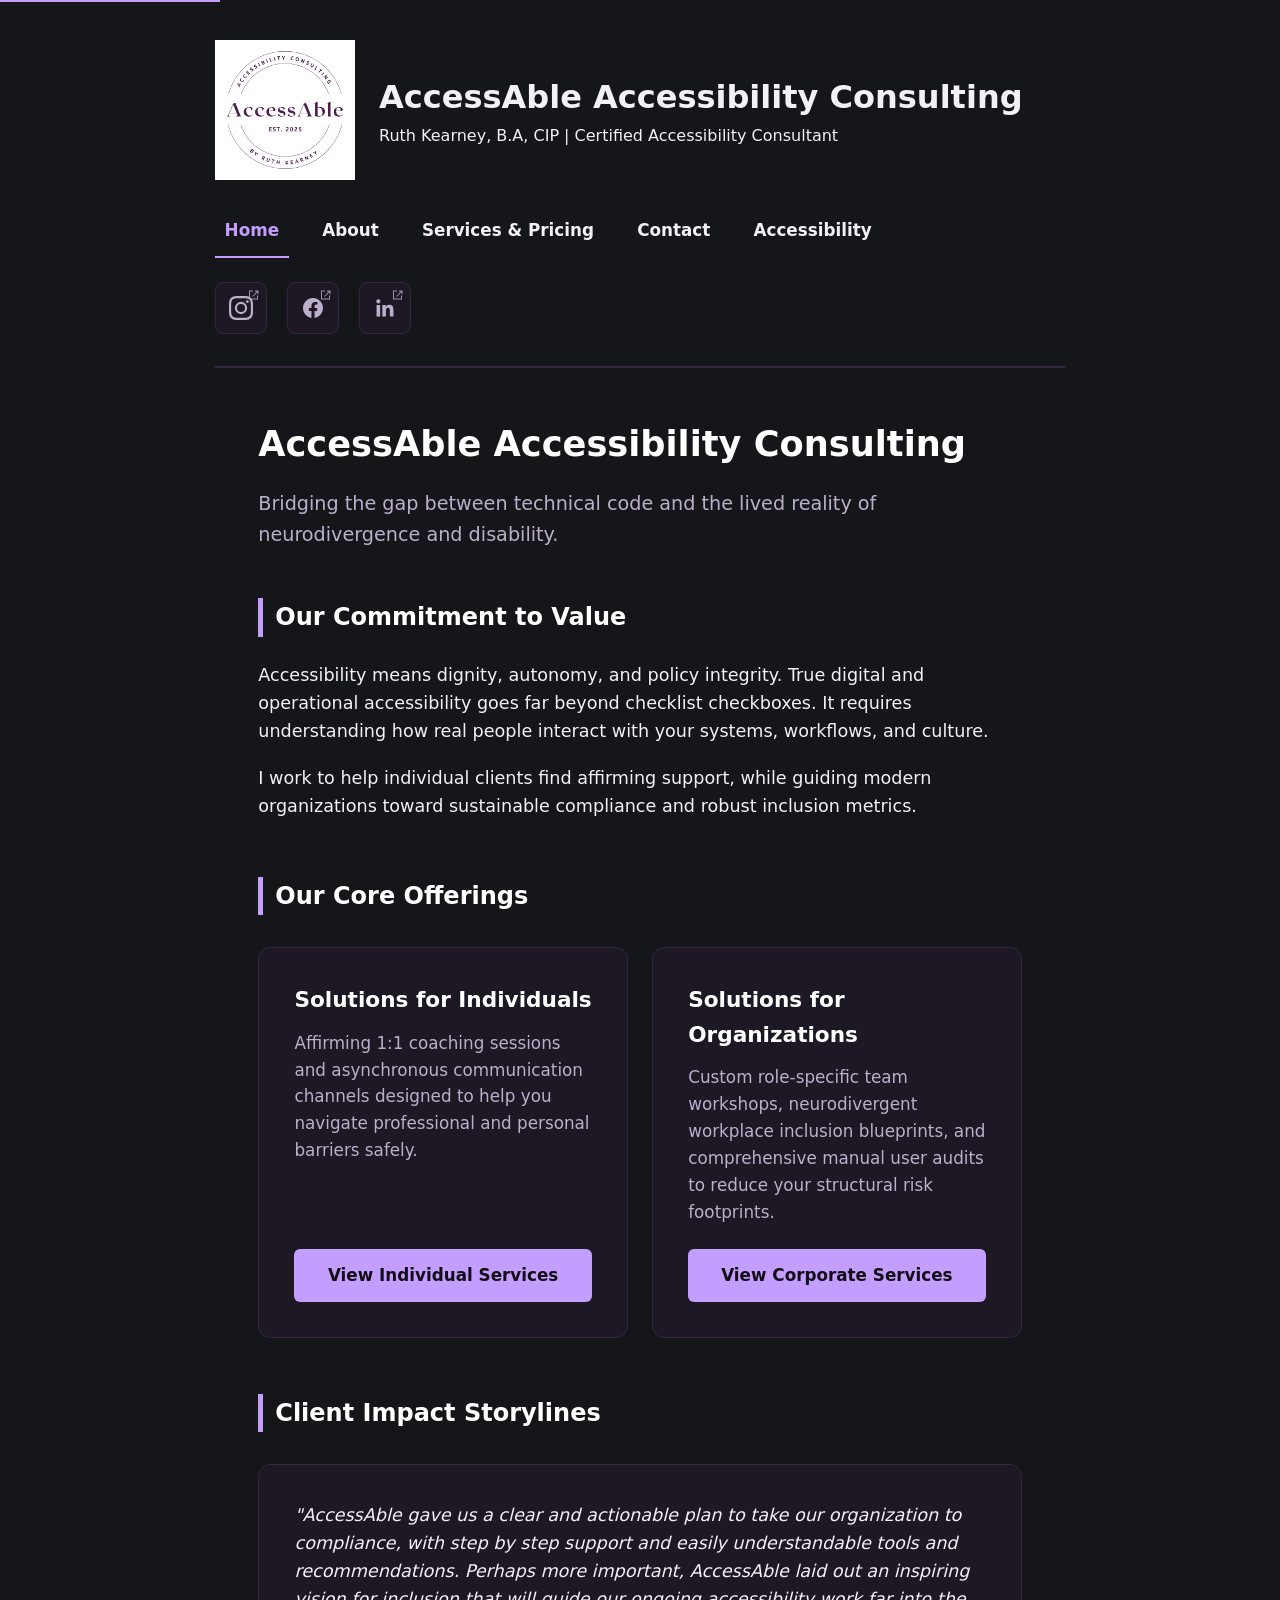
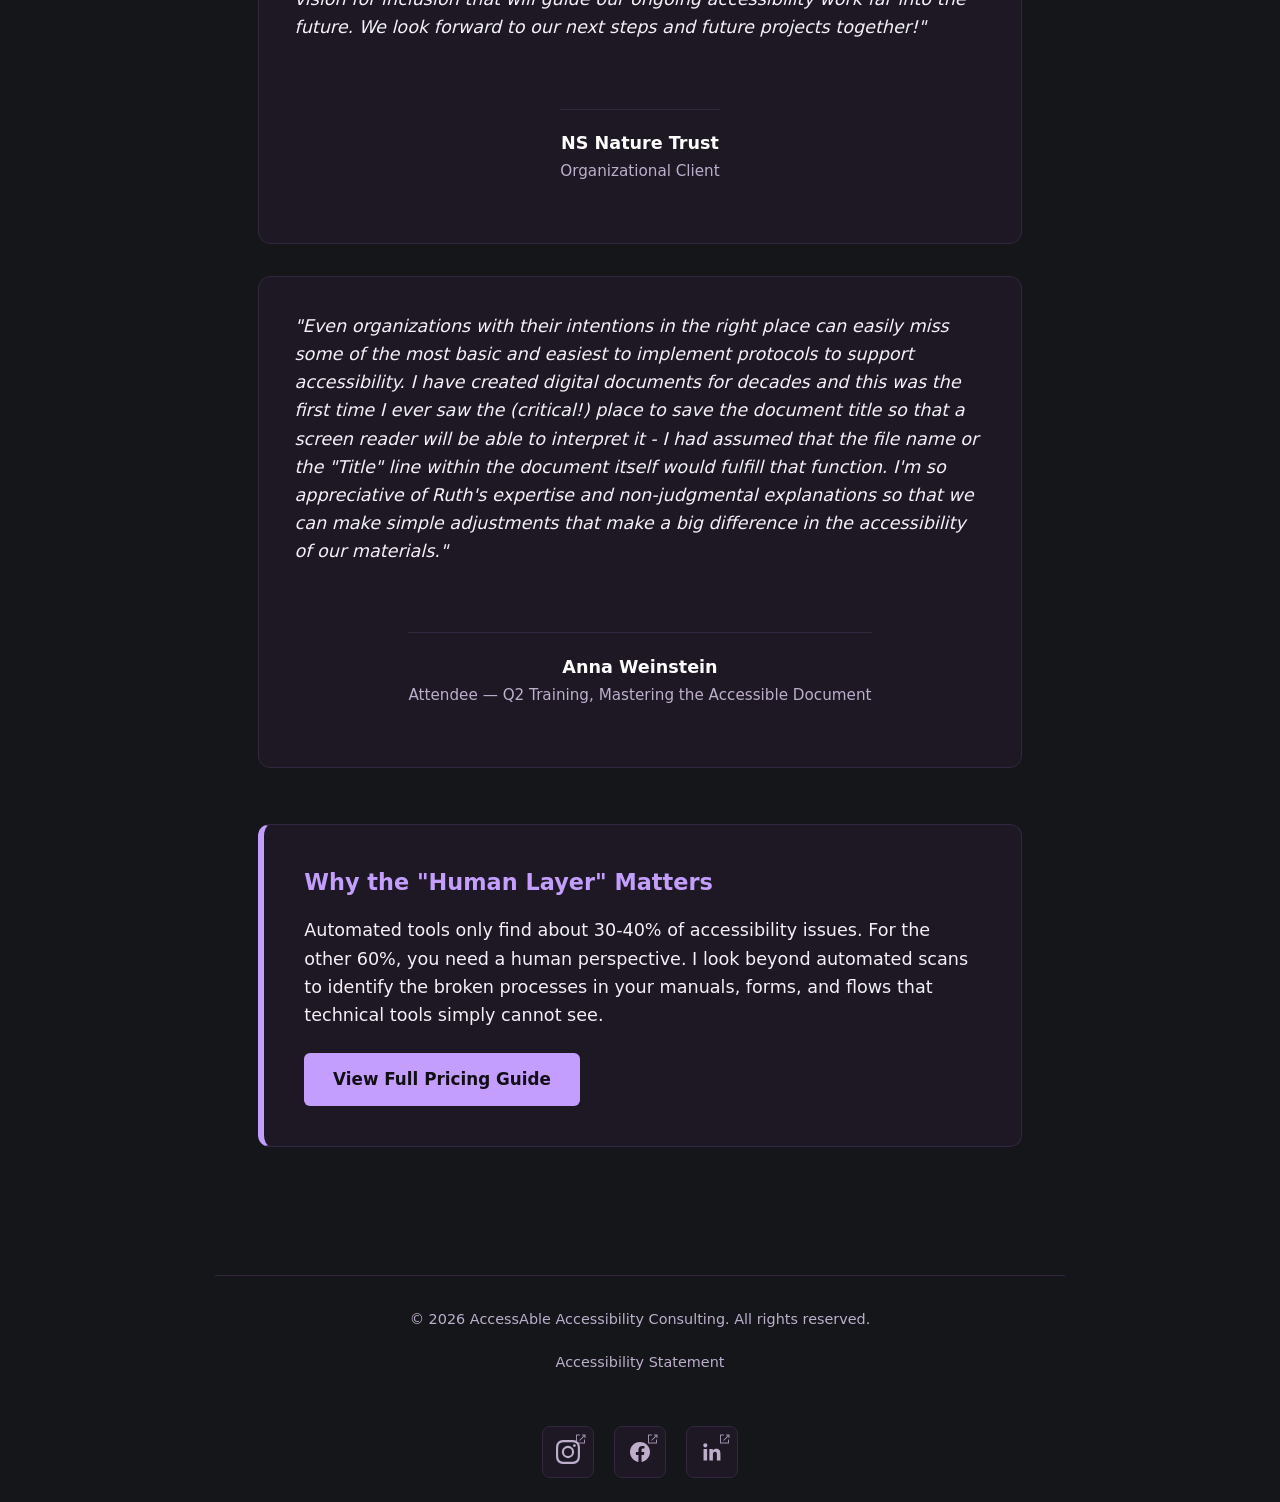
==== commit d4ff46f0: "Removed links to resources page" ====
--- a/index.html
+++ b/index.html
@@ -29,7 +29,7 @@
                     <li><a href="about.html">About</a></li>
                     <li><a href="services.html">Services & Pricing</a></li>
                     <li><a href="contact.html">Contact</a></li>
-                    <li><a href="resources.html">Resources</a></li>
+                    <!-- <li><a href="resources.html">Resources</a></li> -->
                     <li><a href="accessibility.html">Accessibility</a></li>
                 </ul>
             </nav>
--- a/css/styles.css
+++ b/css/styles.css
@@ -200,6 +200,93 @@
     margin-bottom: 3rem;
 }
 
+.section-description {
+    color: #bdafcc;
+    font-size: 1.1rem;
+    margin-bottom: 1.5rem;
+}
+
+.services-section {
+    margin-bottom: 4rem;
+    scroll-margin-top: 2rem;
+}
+
+.card-list {
+    list-style: none;
+    padding: 0;
+    margin: 0;
+}
+
+.card {
+    background-color: #1d1824;
+    border: 1px solid #32273e;
+    padding: 2rem;
+    border-radius: 12px;
+    margin-bottom: 1.5rem;
+}
+
+.card-header {
+    display: flex;
+    justify-content: space-between;
+    align-items: flex-start;
+    gap: 1rem;
+    margin-bottom: 1rem;
+}
+
+.card h3 {
+    font-size: 1.35rem;
+    color: #ffffff;
+}
+
+.price {
+    font-size: 1.35rem;
+    font-weight: 700;
+    color: #c39eff;
+    white-space: nowrap;
+}
+
+.card p {
+    color: #f3f0f7;
+    font-size: 1.05rem;
+    margin-bottom: 0.75rem;
+}
+
+.meta-info {
+    list-style: none;
+    font-size: 0.95rem;
+    color: #f3f0f7;
+    border-top: 1px solid #32273e;
+    padding-top: 1rem;
+    margin-top: 1rem;
+}
+
+.meta-info li {
+    margin-bottom: 0.5rem;
+}
+
+.meta-info strong {
+    color: #ffffff;
+}
+
+.human-layer-box {
+    background-color: #1d1824;
+    border-left: 6px solid #c39eff;
+    padding: 2.2rem;
+    border-radius: 12px;
+    margin: 4rem 0;
+}
+
+.human-layer-box h3 {
+    font-size: 1.4rem;
+    color: #c39eff;
+    margin-bottom: 1rem;
+}
+
+.human-layer-box p {
+    font-size: 1.1rem;
+    color: #f3f0f7;
+}
+
 .home-section {
     margin-bottom: 3.5rem;
 }
@@ -319,6 +406,92 @@
     color: #f3f0f7;
     font-size: 1.1rem;
     margin-bottom: 1.5rem;
+}
+
+.cta-banner {
+    background-color: #1d1824;
+    border: 1px solid #32273e;
+    border-left: 6px solid #c39eff;
+    padding: 2.5rem;
+    border-radius: 12px;
+    margin-top: 2rem;
+}
+
+.cta-banner h3 {
+    font-size: 1.6rem;
+    color: #ffffff;
+    margin-bottom: 1rem;
+}
+
+.cta-banner p {
+    margin-bottom: 1.2rem;
+    color: #f3f0f7;
+    font-size: 1.1rem;
+}
+
+.cta-banner .intro-text {
+    margin-bottom: 1.5rem;
+}
+
+.cta-grid {
+    display: flex;
+    gap: 1.5rem;
+    flex-wrap: wrap;
+    margin-bottom: 1.5rem;
+}
+
+.cta-card {
+    flex: 1;
+    min-width: 260px;
+    background-color: #141619;
+    border: 1px solid #32273e;
+    padding: 1.5rem;
+    border-radius: 8px;
+}
+
+.cta-card h3 {
+    color: #ffffff;
+    margin-bottom: 0.5rem;
+    font-size: 1.1rem;
+}
+
+.cta-card p {
+    font-size: 0.95rem;
+    color: #d2c4e3;
+    margin-bottom: 1rem;
+}
+
+.cta-link {
+    color: #c39eff;
+    text-decoration: none;
+    font-weight: 700;
+    display: inline-block;
+    font-size: 1.2rem;
+}
+
+.cta-link.cta-link-large {
+    font-size: 1.3rem;
+}
+
+.cta-link:hover {
+    text-decoration: underline;
+}
+
+.cta-link:focus {
+    outline: 3px solid #c39eff;
+    outline-offset: 2px;
+    text-decoration: underline;
+}
+
+.cta-link svg {
+    height: 1.2rem;
+    width: 1.2rem;
+    fill: currentColor;
+}
+
+.footer-social-group {
+    margin-top: 1.5rem;
+    justify-content: center;
 }
 
 /* 🎛️ Button Configurations */
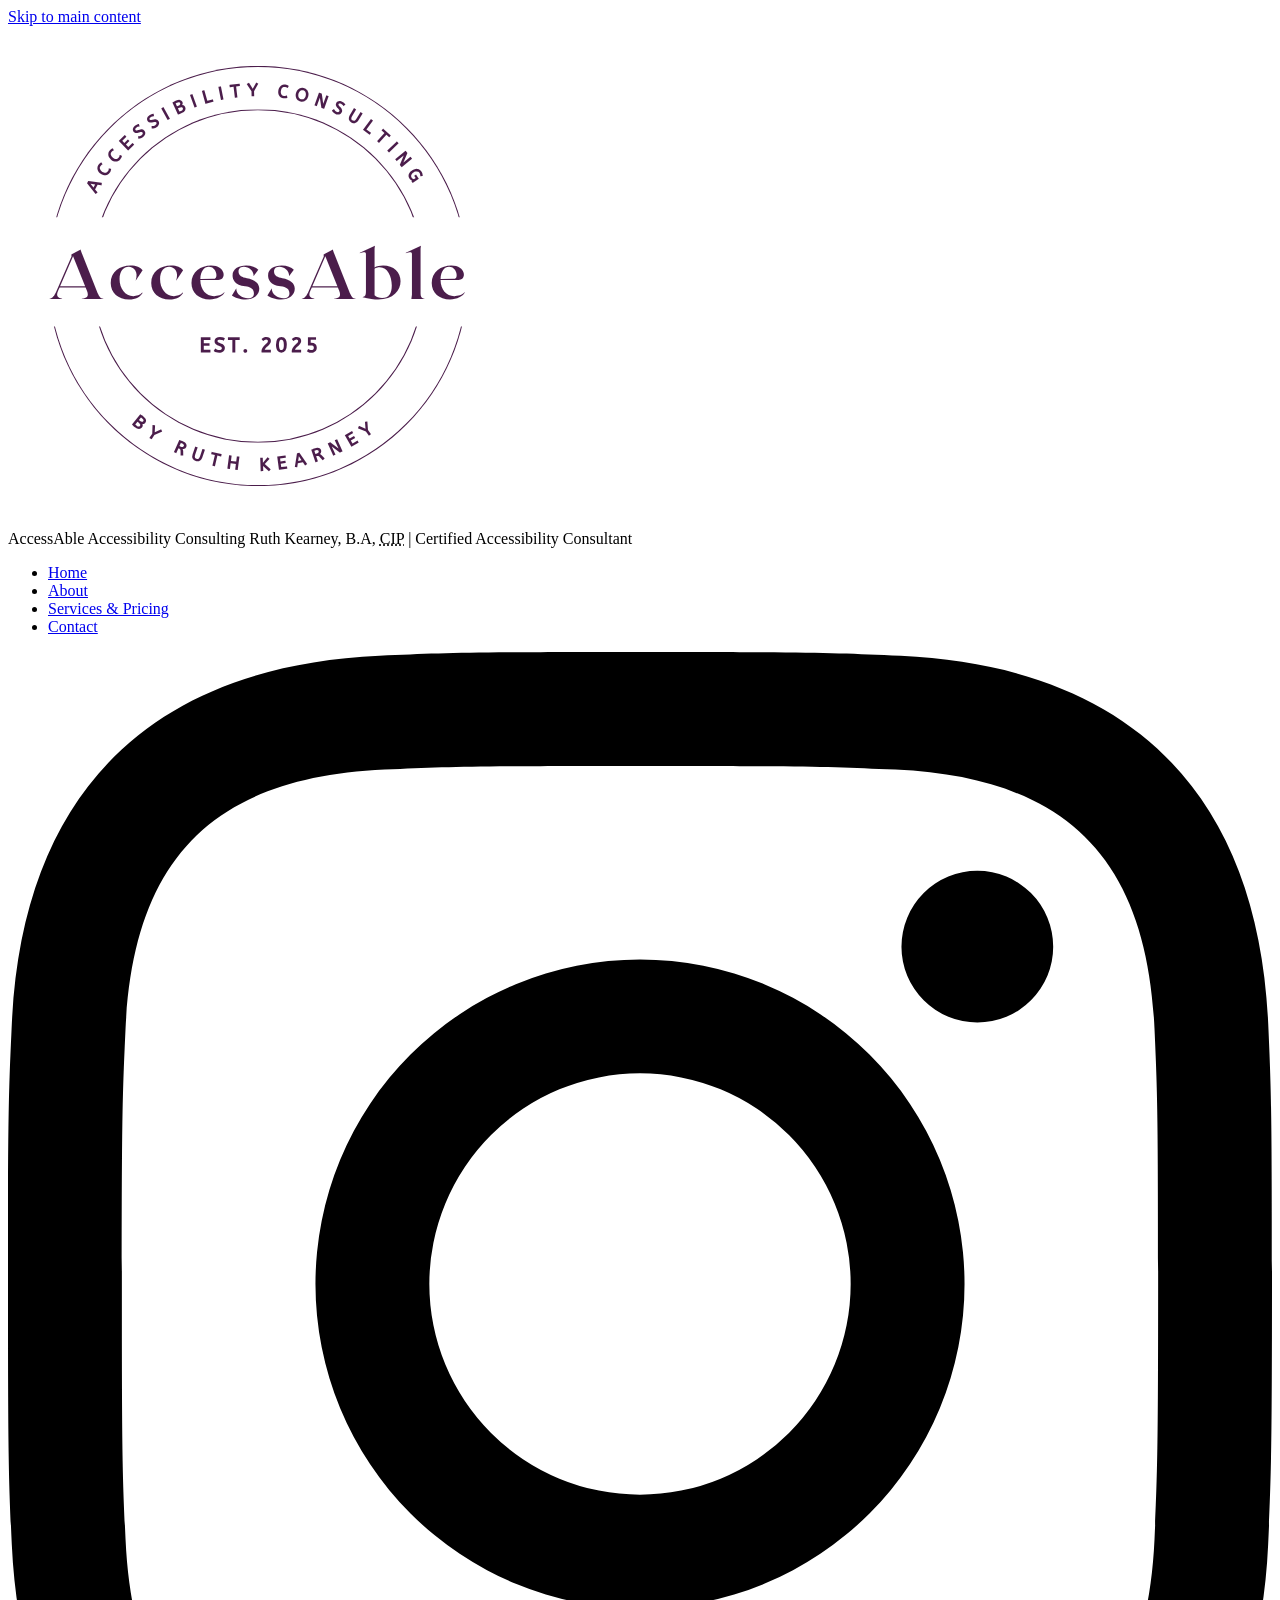
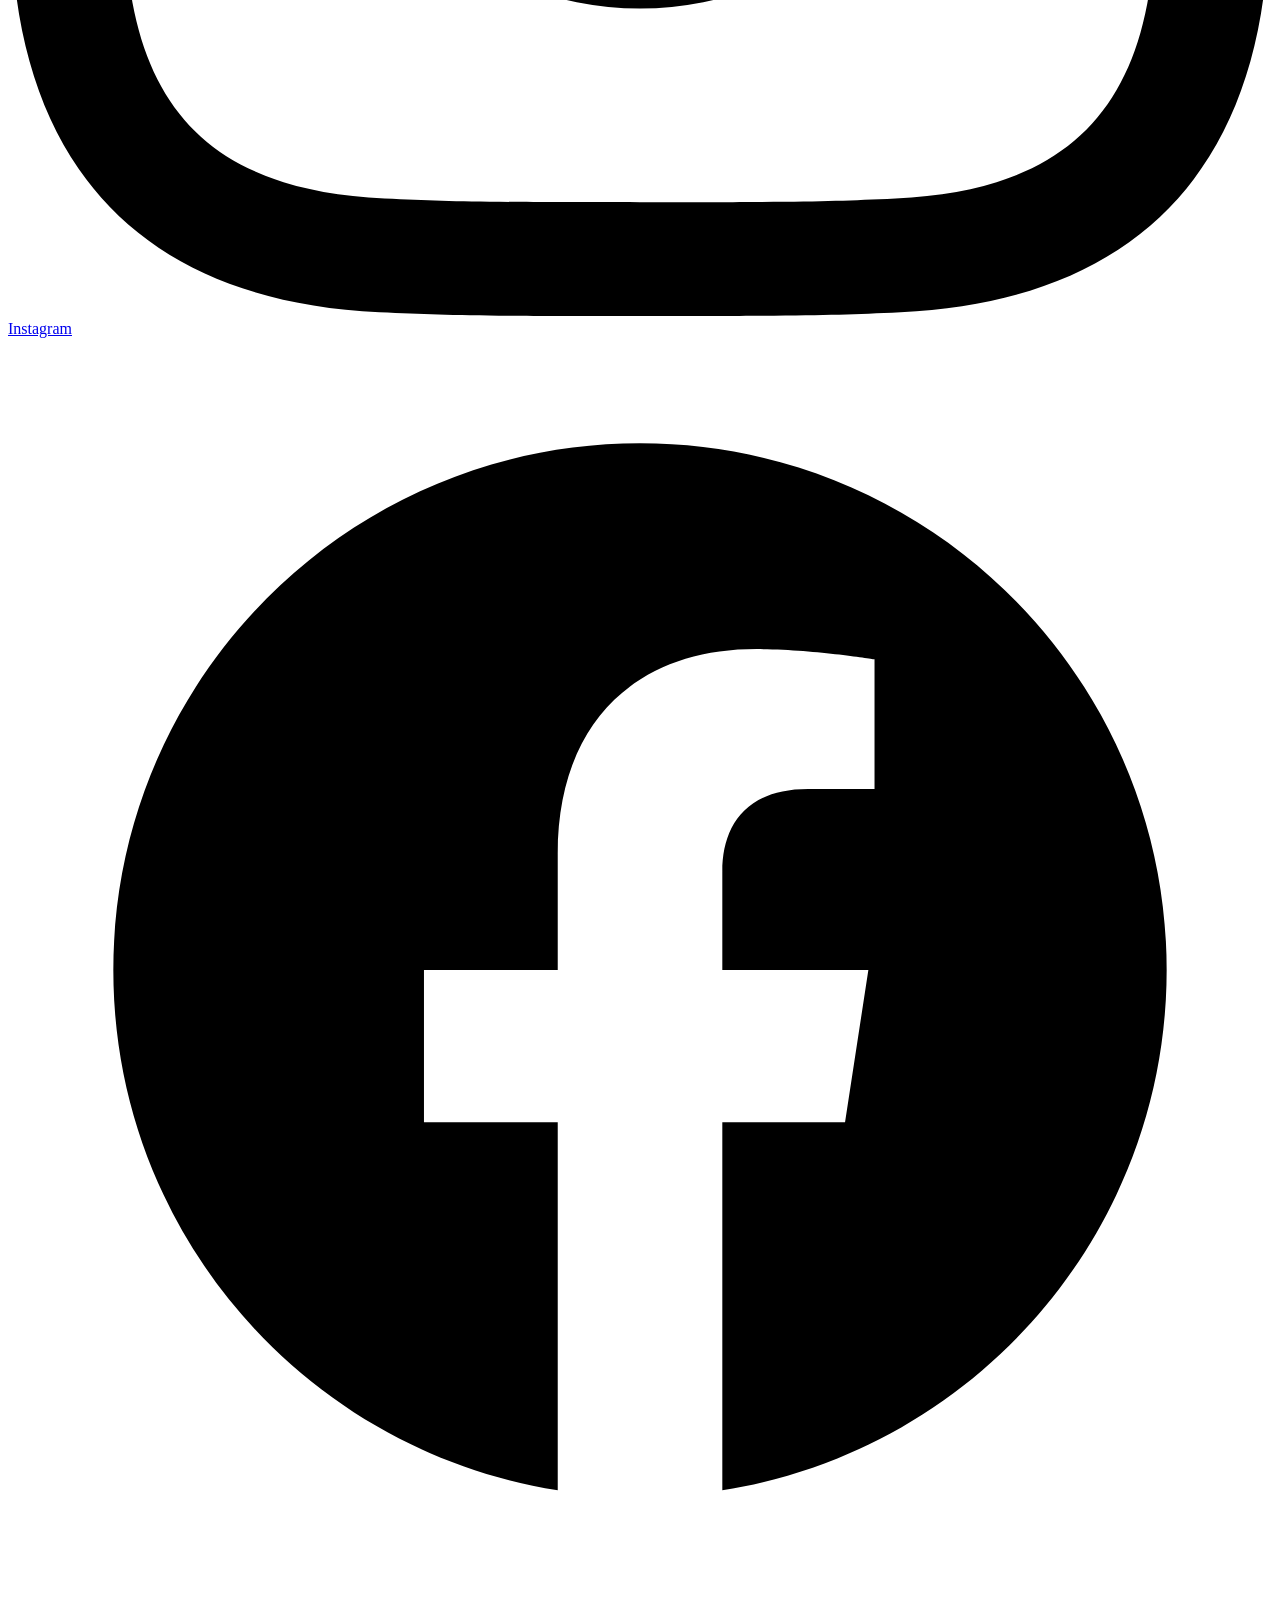
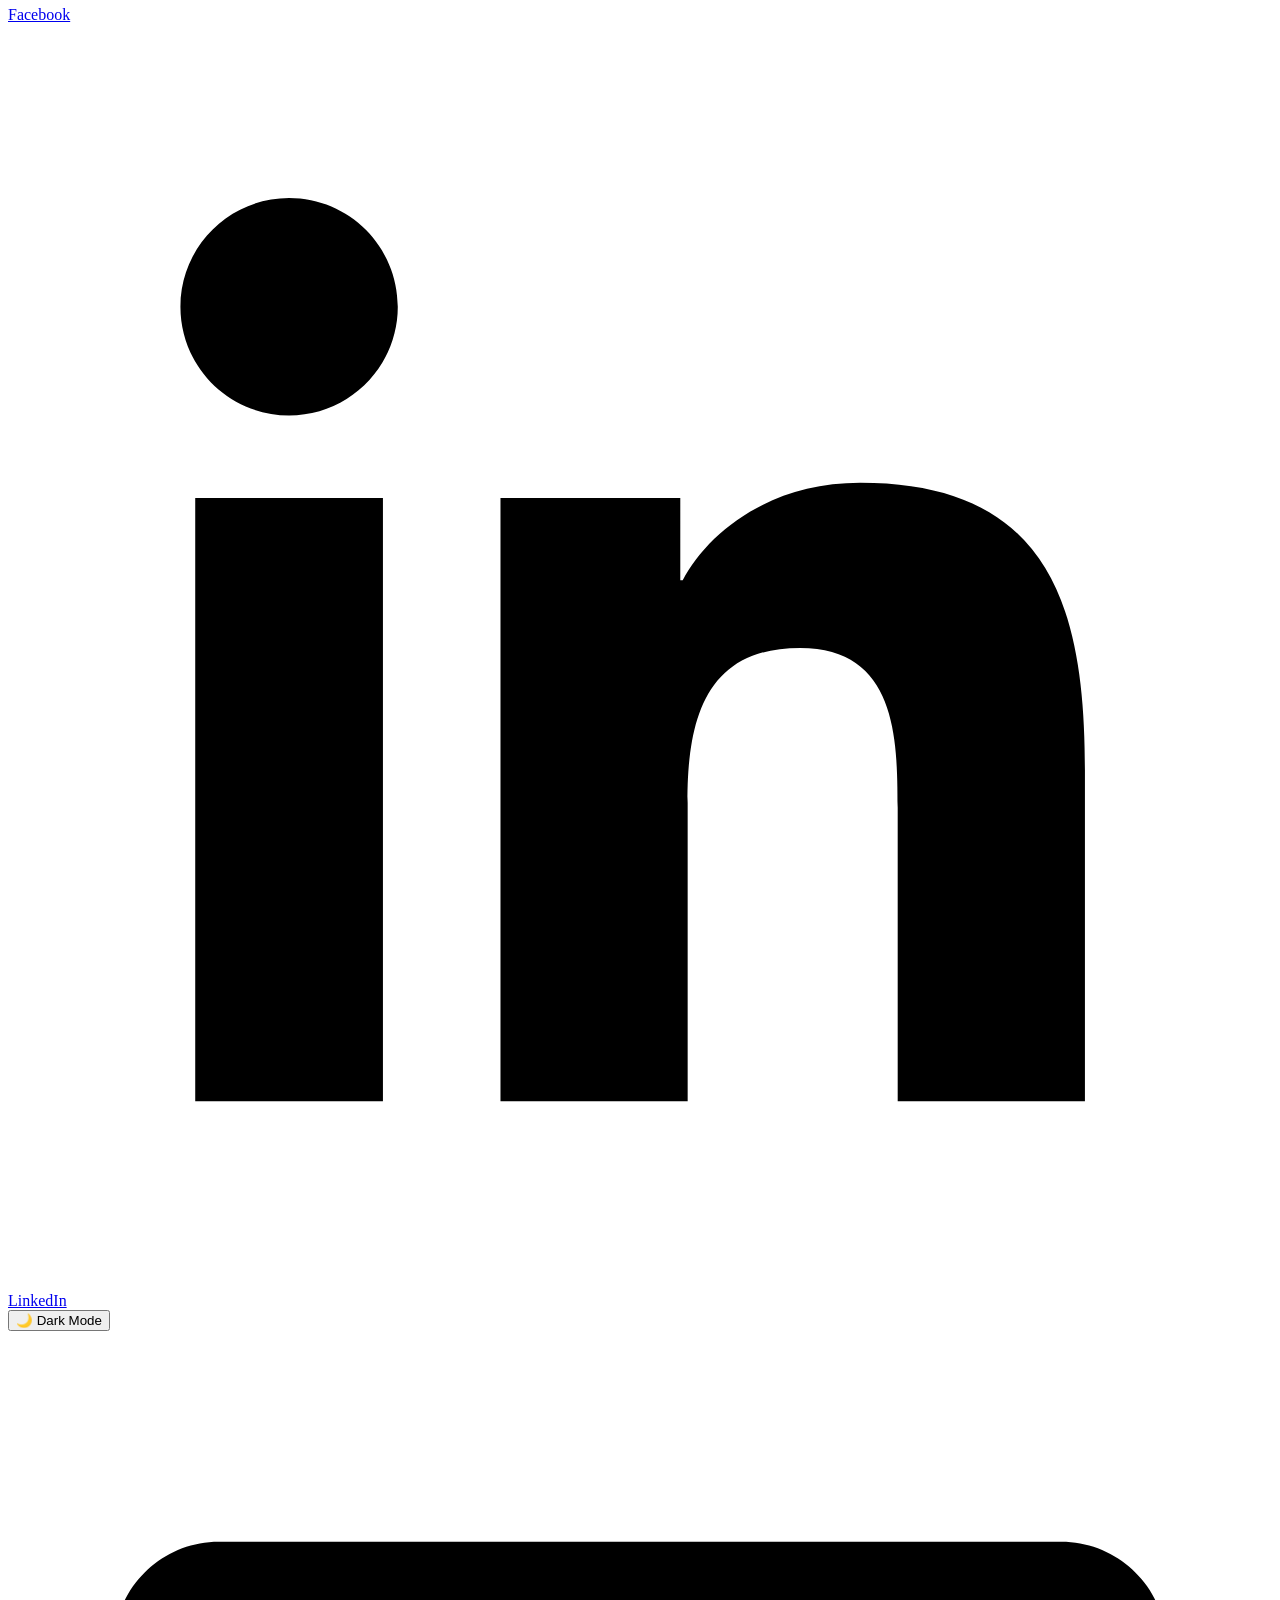
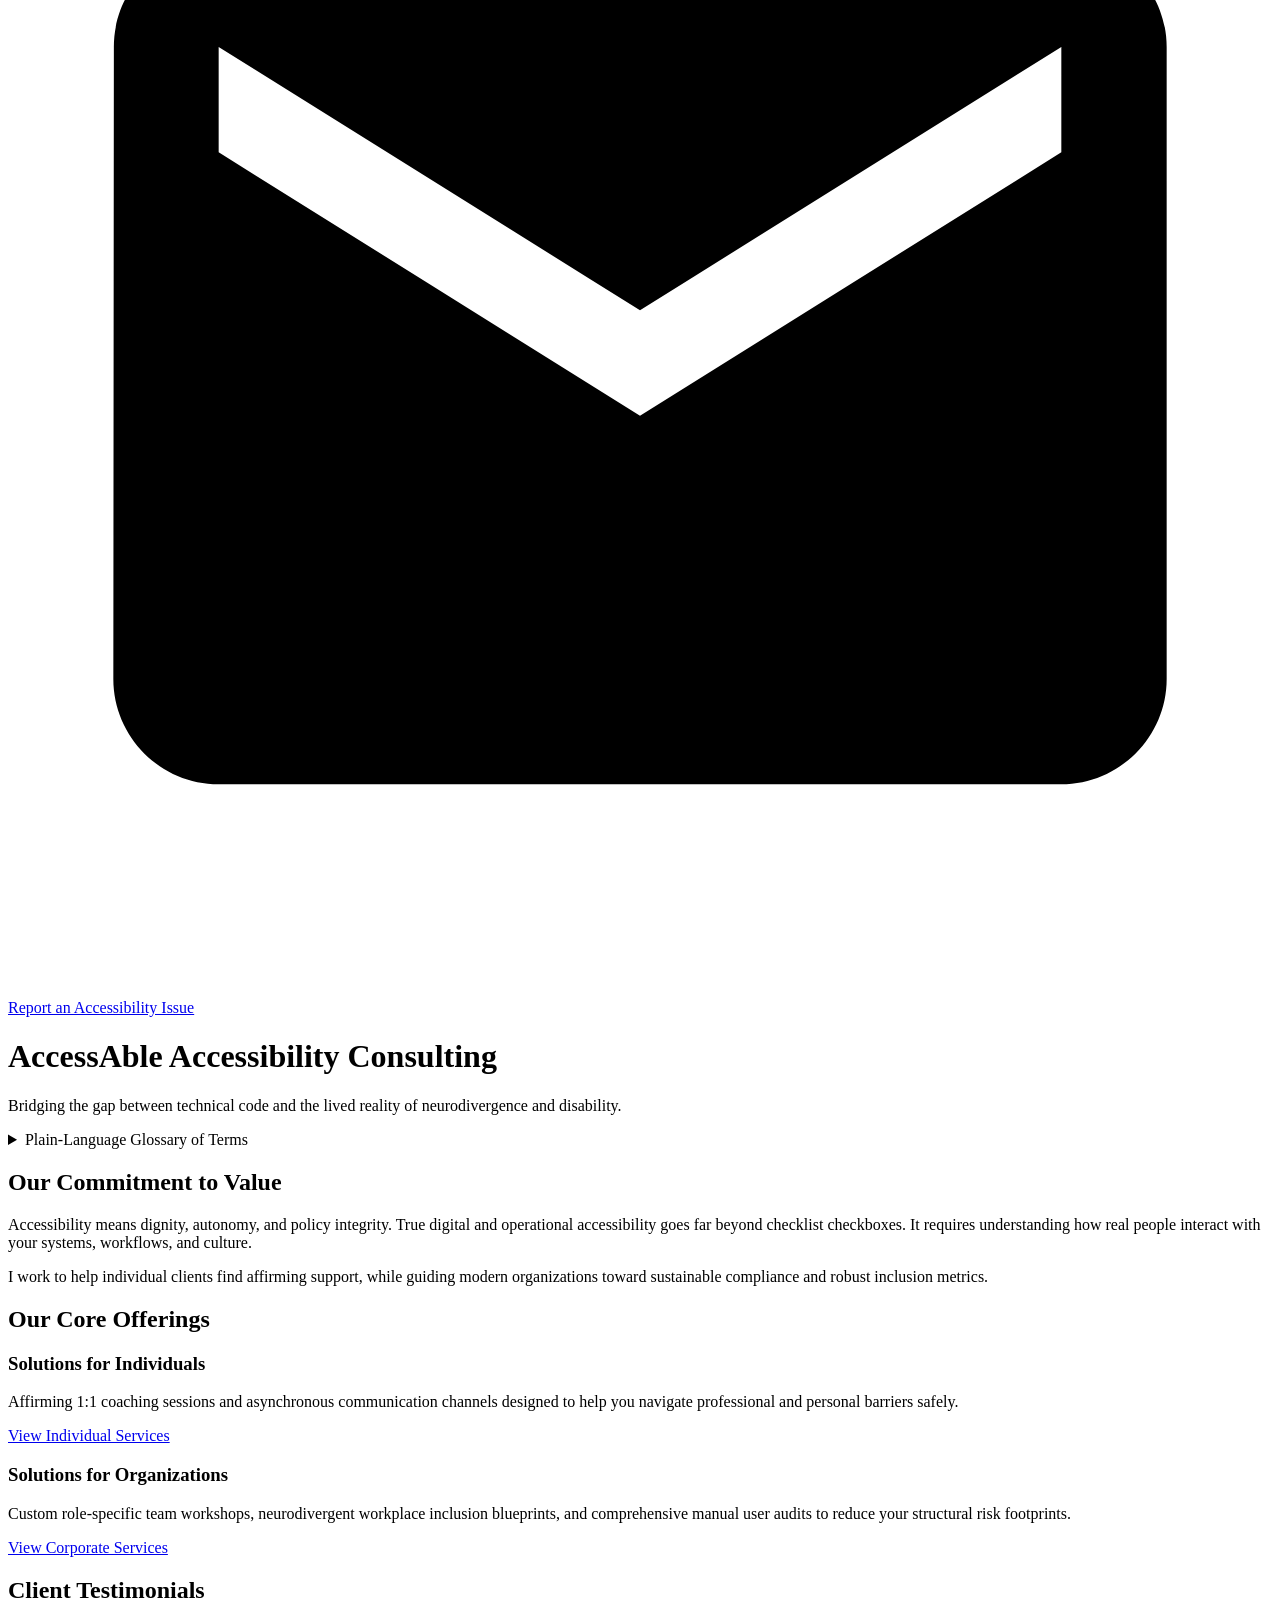
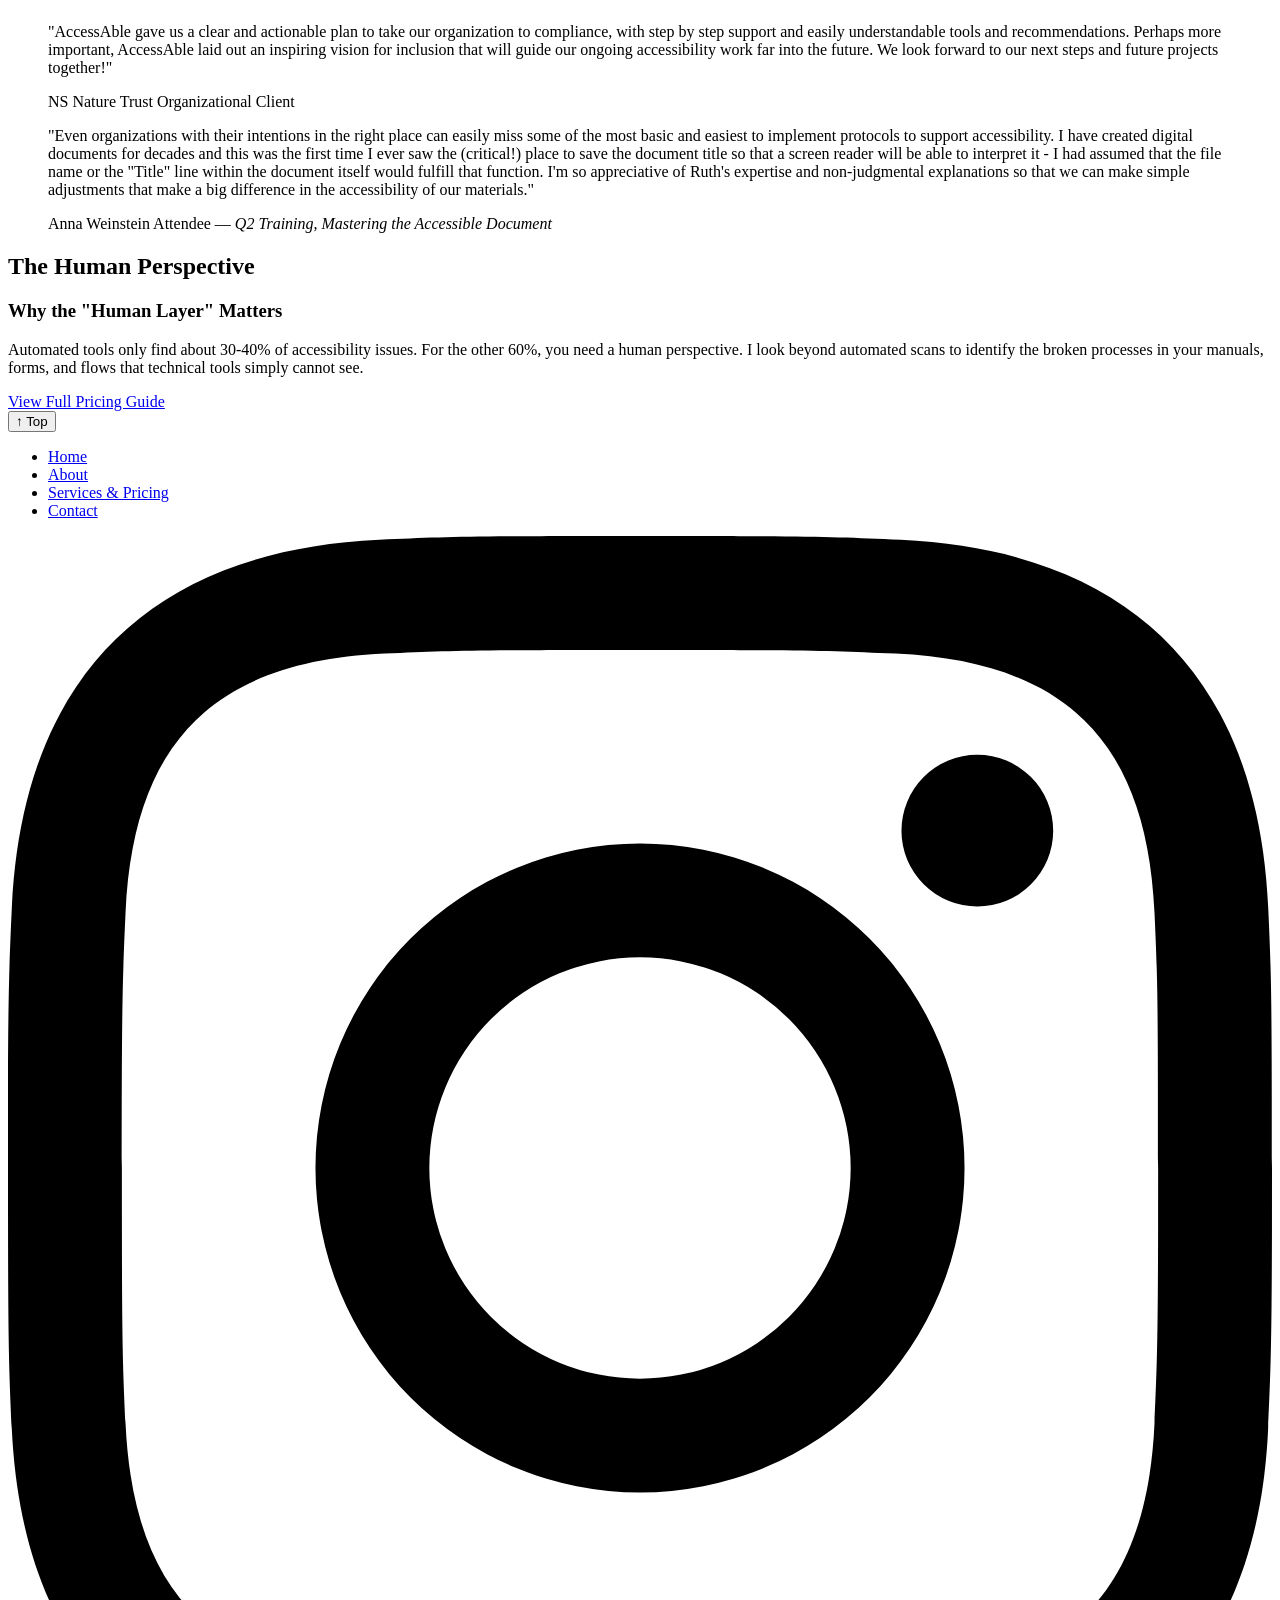
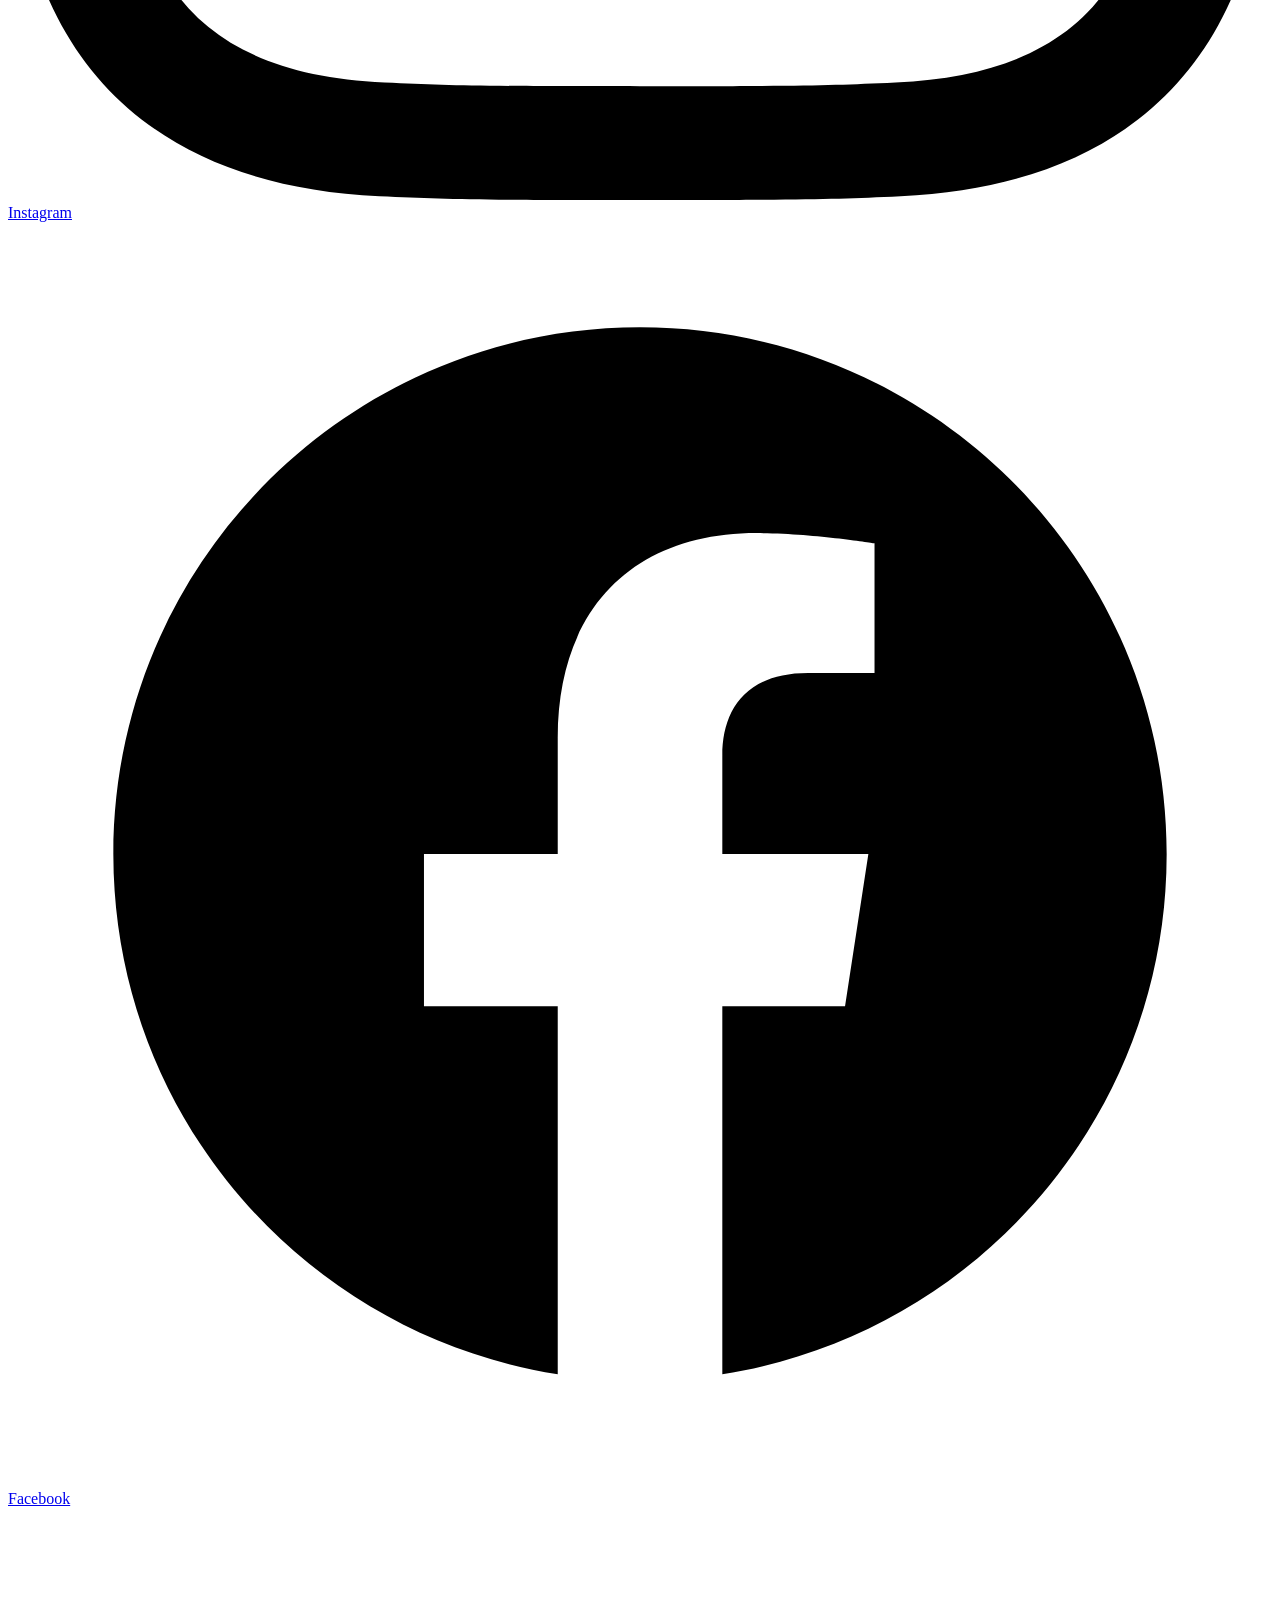
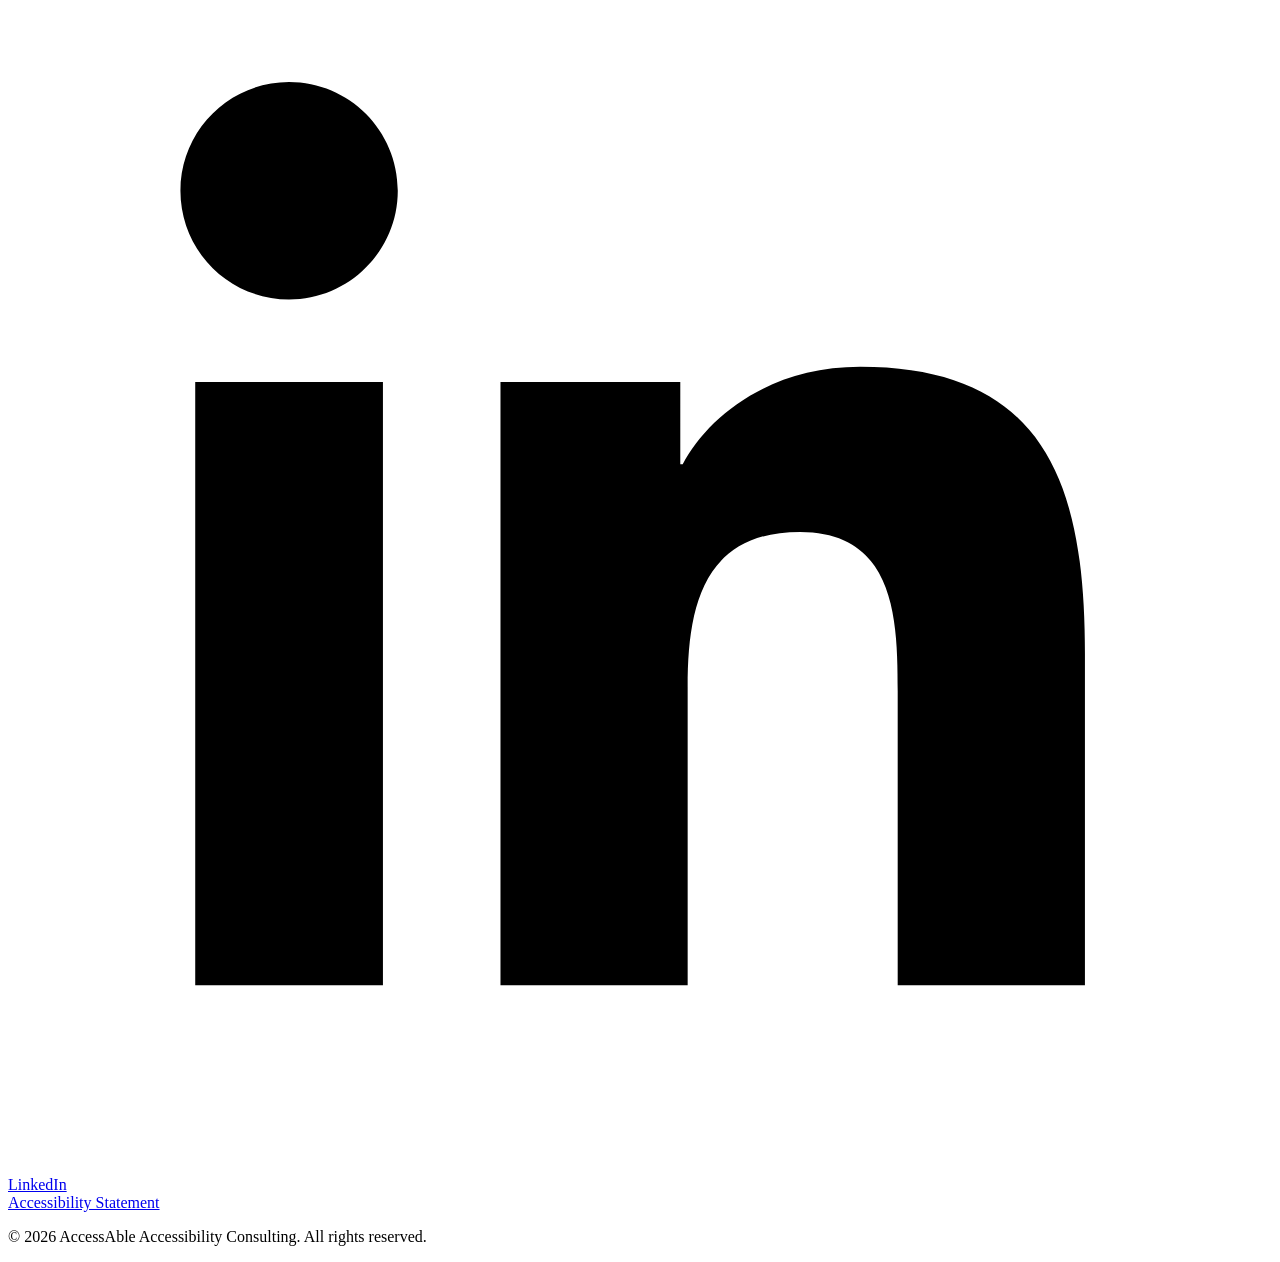
==== commit 31ecc6ef: "Add files via upload" ====
--- a/index.html
+++ b/index.html
@@ -4,24 +4,24 @@
     <meta charset="UTF-8">
     <meta name="viewport" content="width=device-width, initial-scale=1.0">
     <title>Home | AccessAble Accessibility Consulting</title>
-    <link rel="stylesheet" href="css/styles.css">
+    <link rel="stylesheet" href="style.css">
 </head>
 <body>
 
-    <a href="#main-content" class="skip-link">Skip to main content</a>
+    <a href="#main-content" id="skip-link-global" class="skip-link">Skip to main content</a>
 
     <header>
         <div class="header-brand">
-            <a href="index.html" class="logo-link" aria-label="AccessAble Accessibility Consulting - Home">
-                <img src="images/logo.png" alt="" class="header-logo" onerror="this.style.display='none'">
+            <a href="index.html" id="brandLogoContainer" class="logo-link" aria-label="AccessAble Accessibility Consulting - Home">
+                <img src="images/logo.png" alt="AccessAble Consulting Logo" class="header-logo" id="brandLogoImg">
             </a>
-            
+
             <div class="brand-text">
-    <h1 class="brand-title">AccessAble Accessibility Consulting</h1>
-    <span class="brand-subtitle">Ruth Kearney, B.A, CIP | Certified Accessibility Consultant</span>
-</div>
+                <span class="brand-title">AccessAble Accessibility Consulting</span>
+                <span class="brand-subtitle">Ruth Kearney, B.A, <abbr title="Chartered Insurance Professional">CIP</abbr> | Certified Accessibility Consultant</span>
+            </div>
         </div>
-        
+
         <div class="nav-container">
             <nav aria-label="Main Navigation">
                 <ul>
@@ -29,40 +29,73 @@
                     <li><a href="about.html">About</a></li>
                     <li><a href="services.html">Services & Pricing</a></li>
                     <li><a href="contact.html">Contact</a></li>
-                    <!-- <li><a href="resources.html">Resources</a></li> -->
-                    <li><a href="accessibility.html">Accessibility</a></li>
                 </ul>
             </nav>
 
-            <div class="social-group" aria-label="Social Media Context Links">
-                <a href="https://www.instagram.com/accessableaccessibility/" class="social-link" target="_blank" rel="noopener" aria-label="Visit our Instagram profile (opens in a new tab)">
-                    <svg class="brand-icon" viewBox="0 0 24 24" aria-hidden="true"><path d="M12 2.163c3.204 0 3.584.012 4.85.07 3.252.148 4.771 1.691 4.919 4.919.058 1.265.069 1.645.069 4.849 0 3.205-.012 3.584-.069 4.849-.149 3.225-1.664 4.771-4.919 4.919-1.266.058-1.644.07-4.85.07-3.204 0-3.584-.012-4.849-.07-3.26-.149-4.771-1.699-4.919-4.92-.058-1.265-.07-1.644-.07-4.849 0-3.204.013-3.583.07-4.849.149-3.227 1.664-4.771 4.919-4.919 1.266-.057 1.645-.069 4.849-.069zM12 0C8.741 0 8.333.014 7.053.072 2.695.272.273 2.69.073 7.051.014 8.333 0 8.741 0 12c0 3.259.014 3.668.072 4.948.2 4.358 2.618 6.78 6.98 6.98 1.281.058 1.689.072 4.948.072 3.259 0 3.668-.014 4.948-.072 4.354-.2 6.782-2.618 6.979-6.98.059-1.28.073-1.689.073-4.948 0-3.259-.014-3.667-.072-4.947-.196-4.354-2.617-6.78-6.979-6.98C15.668.014 15.259 0 12 0zm0 5.838a6.162 6.162 0 100 12.324 6.162 6.162 0 000-12.324zM12 16a4 4 0 110-8 4 4 0 010 8zm6.406-11.845a1.44 1.44 0 100 2.881 1.44 1.44 0 000-2.881z"/></svg>
-                    <svg class="external-glyph" viewBox="0 0 24 24" aria-hidden="true"><path d="M14 3h7v7h-2V6.414l-9.293 9.293-1.414-1.414L17.586 5H14V3zm-4 2H4v14h14v-6h2v8H2V3h8v2z"/></svg>
-                </a>
-                <a href="https://www.facebook.com/profile.php?id=61587194308628" class="social-link" target="_blank" rel="noopener" aria-label="Visit our Facebook page (opens in a new tab)">
-                    <svg class="brand-icon" viewBox="0 0 24 24" aria-hidden="true"><path d="M22 12c0-5.523-4.477-10-10-10S2 6.477 2 12c0 4.991 3.657 9.128 8.438 9.878v-6.987h-2.54V12h2.54V9.797c0-2.506 1.492-3.89 3.777-3.89 1.094 0 2.238.195 2.238.195v2.46h-1.26c-1.243 0-1.63.771-1.63 1.562V12h2.773l-.443 2.89h-2.33v6.988C18.343 21.128 22 16.991 22 12z"/></svg>
-                    <svg class="external-glyph" viewBox="0 0 24 24" aria-hidden="true"><path d="M14 3h7v7h-2V6.414l-9.293 9.293-1.414-1.414L17.586 5H14V3zm-4 2H4v14h14v-6h2v8H2V3h8v2z"/></svg>
-                </a>
-                <a href="https://www.linkedin.com/in/ruth-kearney-02051a6a" class="social-link" target="_blank" rel="noopener" aria-label="Visit our LinkedIn profile (opens in a new tab)">
-                    <svg class="brand-icon" viewBox="0 0 24 24" aria-hidden="true"><path d="M20.447 20.452h-3.554v-5.569c0-1.328-.027-3.037-1.852-3.037-1.853 0-2.136 1.445-2.136 2.939v5.667H9.351V9h3.414v1.561h.046c.477-.9 1.637-1.85 3.37-1.85 3.601 0 4.267 2.37 4.267 5.455v6.286zM5.337 7.433c-1.144 0-2.063-.926-2.063-2.065 0-1.138.92-2.063 2.063-2.063 1.14 0 2.064.925 2.064 2.063 0 1.139-.925 2.065-2.064 2.065zm1.782 13.019H3.555V9h3.564v11.452z"/></svg>
-                    <svg class="external-glyph" viewBox="0 0 24 24" aria-hidden="true"><path d="M14 3h7v7h-2V6.414l-9.293 9.293-1.414-1.414L17.586 5H14V3zm-4 2H4v14h14v-6h2v8H2V3h8v2z"/></svg>
-                </a>
+            <div class="header-actions-area">
+                <div class="social-group" aria-label="Social Media Profiles">
+                    <a href="https://www.instagram.com/accessableaccessibility/" class="social-link" aria-label="Visit our Instagram profile">
+                        <svg class="brand-icon" viewBox="0 0 24 24" aria-hidden="true" focusable="false"><path d="M12 2.163c3.204 0 3.584.012 4.85.07 3.252.148 4.771 1.691 4.919 4.919.058 1.265.069 1.645.069 4.849 0 3.205-.012 3.584-.069 4.849-.149 3.225-1.664 4.771-4.919 4.919-1.266.058-1.644.07-4.85.07-3.204 0-3.584-.012-4.849-.07-3.26-.149-4.771-1.699-4.919-4.92-.058-1.265-.07-1.644-.07-4.849 0-3.204.013-3.583.07-4.849.149-3.227 1.664-4.771 4.919-4.919 1.266-.057 1.645-.069 4.849-.069zM12 0C8.741 0 8.333.014 7.053.072 2.695.272.273 2.69.073 7.051.014 8.333 0 8.741 0 12c0 3.259.014 3.668.072 4.948.2 4.358 2.618 6.78 6.98 6.98 1.281.058 1.689.072 4.948.072 3.259 0 3.668-.014 4.948-.072 4.354-.2 6.782-2.618 6.979-6.98.059-1.28.073-1.689.073-4.948 0-3.259-.014-3.667-.072-4.947-.196-4.354-2.617-6.78-6.979-6.98C15.668.014 15.259 0 12 0zm0 5.838a6.162 6.162 0 100 12.324 6.162 6.162 0 000-12.324zM12 16a4 4 0 110-8 4 4 0 010 8zm6.406-11.845a1.44 1.44 0 100 2.881 1.44 1.44 0 000-2.881z"/></svg>
+                        <span class="visually-hidden">Instagram</span>
+                    </a>
+                    <a href="https://www.facebook.com/profile.php?id=61587194308628" class="social-link" aria-label="Visit our Facebook page">
+                        <svg class="brand-icon" viewBox="0 0 24 24" aria-hidden="true" focusable="false"><path d="M22 12c0-5.523-4.477-10-10-10S2 6.477 2 12c0 4.991 3.657 9.128 8.438 9.878v-6.987h-2.54V12h2.54V9.797c0-2.506 1.492-3.89 3.777-3.89 1.094 0 2.238.195 2.238.195v2.46h-1.26c-1.243 0-1.63.771-1.63 1.562V12h2.773l-.443 2.89h-2.33v6.988C18.343 21.128 22 16.991 22 12z"/></svg>
+                        <span class="visually-hidden">Facebook</span>
+                    </a>
+                    <a href="https://www.linkedin.com/in/ruth-kearney-02051a6a" class="social-link" aria-label="Visit our LinkedIn profile">
+                        <svg class="brand-icon" viewBox="0 0 24 24" aria-hidden="true" focusable="false"><path d="M20.447 20.452h-3.554v-5.569c0-1.328-.027-3.037-1.852-3.037-1.853 0-2.136 1.445-2.136 2.939v5.667H9.351V9h3.414v1.561h.046c.477-.9 1.637-1.85 3.37-1.85 3.601 0 4.267 2.37 4.267 5.455v6.286zM5.337 7.433c-1.144 0-2.063-.926-2.063-2.065 0-1.138.92-2.063 2.063-2.063 1.14 0 2.064.925 2.064 2.063 0 1.139-.925 2.065-2.064 2.065zm1.782 13.019H3.555V9h3.564v11.452z"/></svg>
+                        <span class="visually-hidden">LinkedIn</span>
+                    </a>
+                </div>
+
+                <button id="themeToggle" class="theme-toggle-btn" aria-label="Light Mode (switch to light theme)">
+                    <span id="themeToggleIcon" aria-hidden="true">☀️</span>
+                    <span id="themeToggleText">Light Mode</span>
+                </button>
             </div>
         </div>
     </header>
 
-    <main id="main-content">
+    <div class="consistent-help-panel" aria-label="Help Options">
+        <a href="accessibility.html" class="consistent-help-link">
+            <svg class="consistent-help-icon" viewBox="0 0 24 24" aria-hidden="true" focusable="false">
+                <path d="M20 4H4c-1.1 0-1.99.9-1.99 2L2 18c0 1.1.9 2 2 2h16c1.1 0 2-.9 2-2V6c0-1.1-.9-2-2-2zm0 4l-8 5-8-5V6l8 5 8-5v2z"/>
+            </svg>
+            Report an Accessibility Issue
+        </a>
+    </div>
+
+    <main id="main-content" tabindex="-1">
         <h1 class="page-title">AccessAble Accessibility Consulting</h1>
         <p class="section-intro">Bridging the gap between technical code and the lived reality of neurodivergence and disability.</p>
 
-        <section class="home-section" aria-label="Value Commitment">
+        <section class="glossary-container" id="terms-glossary" aria-label="Terminology Glossary">
+            <details class="glossary-details">
+                <summary>Plain-Language Glossary of Terms</summary>
+                <ul class="glossary-list">
+                    <li><strong>AAA (WCAG Level AAA):</strong> The highest of the three conformance levels (A, AA, and AAA) in the Web Content Accessibility Guidelines. Level AAA sets the strictest standards for making websites usable by people with disabilities.</li>
+                    <li><strong>ACA (Accessible Canada Act):</strong> A Canadian federal law that aims to make Canada barrier-free by 2040. It sets accessibility requirements for federally regulated organizations.</li>
+                    <li><strong>ADHD (Attention-Deficit/Hyperactivity Disorder):</strong> A neurodevelopmental condition that can affect focus, activity levels, and impulse control.</li>
+                    <li><strong>AST (Atlantic Standard Time):</strong> The time zone used in New Brunswick, Nova Scotia, and Prince Edward Island during the winter. In the summer, these provinces switch to Atlantic Daylight Time (ADT).</li>
+                    <li><strong>Asynchronous Communication:</strong> Messaging that doesn't happen at the same time (e.g., email or text instead of live video calls).</li>
+                    <li><strong>CIP (Chartered Insurance Professional):</strong> A professional designation in Canada recognizing an individual's expertise, rigorous training, and adherence to high ethical standards within the insurance industry.</li>
+                    <li><strong>Compliance Metrics:</strong> Industry scoring scales used to measure whether systems are safe and inclusive.</li>
+                    <li><strong>ND (Neurodivergent / Neurodivergence):</strong> An umbrella term used to describe individuals whose brains process information, learn, or behave differently than what is considered typical. This includes autism, ADHD, dyslexia, and other neurovariations.</li>
+                    <li><strong>User Audits:</strong> Comprehensive evaluation steps where real people test platforms manually for blockages.</li>
+                    <li><strong>W3C (World Wide Web Consortium):</strong> The international organization that develops web standards, including the Web Content Accessibility Guidelines.</li>
+                    <li><strong>WCAG (Web Content Accessibility Guidelines):</strong> The international standard for making websites accessible to people with disabilities. This site follows version 2.2.</li>
+                </ul>
+            </details>
+        </section>
+
+        <section class="home-section" aria-label="Our Commitment to Value">
             <h2>Our Commitment to Value</h2>
             <p>Accessibility means dignity, autonomy, and policy integrity. True digital and operational accessibility goes far beyond checklist checkboxes. It requires understanding how real people interact with your systems, workflows, and culture.</p>
             <p>I work to help individual clients find affirming support, while guiding modern organizations toward sustainable compliance and robust inclusion metrics.</p>
         </section>
 
-        <section class="home-section" aria-label="Consulting Solutions Menu">
-            <h2>Our Core Offerings</h2>
+        <section class="home-section" aria-label="Our Core Offerings">
+            <h2> Our Core Offerings</h2>
             <div class="solutions-container">
                 <div class="solution-card">
                     <div>
@@ -83,40 +116,43 @@
         </section>
 
         <section class="home-section" aria-labelledby="testimonials-heading">
-            <h2 id="testimonials-heading">Client Impact Storylines</h2>
+            <h2 id="testimonials-heading">Client Testimonials</h2>
             <div class="testimonials-grid">
-                
+
                 <blockquote class="testimonial-card">
                     <p class="testimonial-quote">
                         "AccessAble gave us a clear and actionable plan to take our organization to compliance, with step by step support and easily understandable tools and recommendations. Perhaps more important, AccessAble laid out an inspiring vision for inclusion that will guide our ongoing accessibility work far into the future. We look forward to our next steps and future projects together!"
                     </p>
-                    <footer class="testimonial-author">
+                    <div class="testimonial-author">
                         <div class="author-meta">
                             <span class="author-name">NS Nature Trust</span>
-                            <cite class="author-role">Organizational Client</cite>
+                            <span class="author-role">Organizational Client</span>
                         </div>
-                    </footer>
+                    </div>
                 </blockquote>
 
                 <blockquote class="testimonial-card">
                     <p class="testimonial-quote">
                         "Even organizations with their intentions in the right place can easily miss some of the most basic and easiest to implement protocols to support accessibility. I have created digital documents for decades and this was the first time I ever saw the (critical!) place to save the document title so that a screen reader will be able to interpret it - I had assumed that the file name or the "Title" line within the document itself would fulfill that function. I'm so appreciative of Ruth's expertise and non-judgmental explanations so that we can make simple adjustments that make a big difference in the accessibility of our materials."
                     </p>
-                    <footer class="testimonial-author">
+                    <div class="testimonial-author">
                         <div class="author-meta">
                             <span class="author-name">Anna Weinstein</span>
-                            <cite class="author-role">Attendee &mdash; Q2 Training, Mastering the Accessible Document</cite>
+                            <span class="author-role">Attendee &mdash; <cite>Q2 Training, Mastering the Accessible Document</cite></span>
                         </div>
-                    </footer>
+                    </div>
                 </blockquote>
 
             </div>
         </section>
 
-        <section class="feature-card" aria-label="Methodology Information">
-            <h3>Why the "Human Layer" Matters</h3>
-            <p>Automated tools only find about 30-40% of accessibility issues. For the other 60%, you need a human perspective. I look beyond automated scans to identify the broken processes in your manuals, forms, and flows that technical tools simply cannot see.</p>
-            <a href="services.html" class="btn" style="width: auto;">View Full Pricing Guide</a>
+        <section class="home-section" aria-label="Human Perspective Analysis">
+            <h2>The Human Perspective</h2>
+            <div class="feature-card">
+                <h3>Why the "Human Layer" Matters</h3>
+                <p>Automated tools only find about 30-40% of accessibility issues. For the other 60%, you need a human perspective. I look beyond automated scans to identify the broken processes in your manuals, forms, and flows that technical tools simply cannot see.</p>
+                <a href="services.html" class="btn btn-inline">View Full Pricing Guide</a>
+            </div>
         </section>
     </main>
 
@@ -124,48 +160,134 @@
         &uarr; Top
     </button>
 
+    <footer class="site-footer">
+        <div class="footer-content-wrapper">
+            <nav class="footer-primary-nav" aria-label="Footer Navigation">
+                <ul>
+                    <li><a href="index.html">Home</a></li>
+                    <li><a href="about.html">About</a></li>
+                    <li><a href="services.html">Services & Pricing</a></li>
+                    <li><a href="contact.html">Contact</a></li>
+                </ul>
+            </nav>
+
+            <div class="footer-social-group" aria-label="Footer Social Links">
+                <a href="https://www.instagram.com/accessableaccessibility/" class="social-link" aria-label="Visit our Instagram profile">
+                    <svg class="brand-icon" viewBox="0 0 24 24" aria-hidden="true" focusable="false"><path d="M12 2.163c3.204 0 3.584.012 4.85.07 3.252.148 4.771 1.691 4.919 4.919.058 1.265.069 1.645.069 4.849 0 3.205-.012 3.584-.069 4.849-.149 3.225-1.664 4.771-4.919 4.919-1.266.058-1.644.07-4.85.07-3.204 0-3.584-.012-4.849-.07-3.26-.149-4.771-1.699-4.919-4.92-.058-1.265-.07-1.644-.07-4.849 0-3.204.013-3.583.07-4.849.149-3.227 1.664-4.771 4.919-4.919 1.266-.057 1.645-.069 4.849-.069zM12 0C8.741 0 8.333.014 7.053.072 2.695.272.273 2.69.073 7.051.014 8.333 0 8.741 0 12c0 3.259.014 3.668.072 4.948.2 4.358 2.618 6.78 6.98 6.98 1.281.058 1.689.072 4.948.072 3.259 0 3.668-.014 4.948-.072 4.354-.2 6.782-2.618 6.979-6.98.059-1.28.073-1.689.073-4.948 0-3.259-.014-3.667-.072-4.947-.196-4.354-2.617-6.78-6.979-6.98C15.668.014 15.259 0 12 0zm0 5.838a6.162 6.162 0 100 12.324 6.162 6.162 0 000-12.324zM12 16a4 4 0 110-8 4 4 0 010 8zm6.406-11.845a1.44 1.44 0 100 2.881 1.44 1.44 0 000-2.881z"/></svg>
+                    <span class="visually-hidden">Instagram</span>
+                </a>
+                <a href="https://www.facebook.com/profile.php?id=61587194308628" class="social-link" aria-label="Visit our Facebook page">
+                    <svg class="brand-icon" viewBox="0 0 24 24" aria-hidden="true" focusable="false"><path d="M22 12c0-5.523-4.477-10-10-10S2 6.477 2 12c0 4.991 3.657 9.128 8.438 9.878v-6.987h-2.54V12h2.54V9.797c0-2.506 1.492-3.89 3.777-3.89 1.094 0 2.238.195 2.238.195v2.46h-1.26c-1.243 0-1.63.771-1.63 1.562V12h2.773l-.443 2.89h-2.33v6.988C18.343 21.128 22 16.991 22 12z"/></svg>
+                    <span class="visually-hidden">Facebook</span>
+                </a>
+                <a href="https://www.linkedin.com/in/ruth-kearney-02051a6a" class="social-link" aria-label="Visit our LinkedIn profile">
+                    <svg class="brand-icon" viewBox="0 0 24 24" aria-hidden="true" focusable="false"><path d="M20.447 20.452h-3.554v-5.569c0-1.328-.027-3.037-1.852-3.037-1.853 0-2.136 1.445-2.136 2.939v5.667H9.351V9h3.414v1.561h.046c.477-.9 1.637-1.85 3.37-1.85 3.601 0 4.267 2.37 4.267 5.455v6.286zM5.337 7.433c-1.144 0-2.063-.926-2.063-2.065 0-1.138.92-2.063 2.063-2.063 1.14 0 2.064.925 2.064 2.063 0 1.139-.925 2.065-2.064 2.065zm1.782 13.019H3.555V9h3.564v11.452z"/></svg>
+                    <span class="visually-hidden">LinkedIn</span>
+                </a>
+            </div>
+
+            <div class="footer-statement-row">
+                <a href="accessibility.html" class="footer-statement-link">Accessibility Statement</a>
+            </div>
+
+            <p class="footer-copyright-text">&copy; 2026 AccessAble Accessibility Consulting. All rights reserved.</p>
+        </div>
+    </footer>
+
     <script>
-        const backToTopBtn = document.getElementById("backToTopBtn");
-
-        window.onscroll = function() {
-            if (document.body.scrollTop > 250 || document.documentElement.scrollTop > 250) {
-                backToTopBtn.classList.add("visible");
+        document.addEventListener('DOMContentLoaded', function() {
+            const brandLogoImg = document.getElementById('brandLogoImg');
+            const brandLogoContainer = document.getElementById('brandLogoContainer');
+
+            if (brandLogoImg && brandLogoContainer) {
+                brandLogoImg.addEventListener('error', function() {
+                    const textualFallback = document.createElement('span');
+                    textualFallback.style.fontWeight = '800';
+                    textualFallback.style.fontSize = '1.3rem';
+                    textualFallback.style.color = 'var(--text-brand)';
+                    textualFallback.style.display = 'inline-block';
+                    textualFallback.textContent = 'AccessAble Home';
+
+                    brandLogoContainer.appendChild(textualFallback);
+                });
+            }
+
+            const backToTopBtn = document.getElementById("backToTopBtn");
+
+            window.onscroll = function() {
+                if (document.body.scrollTop > 250 || document.documentElement.scrollTop > 250) {
+                    backToTopBtn.style.display = "inline-flex";
+                    setTimeout(() => {
+                        backToTopBtn.classList.add("visible");
+                    }, 10);
+                } else {
+                    backToTopBtn.classList.remove("visible");
+                    backToTopBtn.addEventListener('transitionend', function handler(e) {
+                        if (!backToTopBtn.classList.contains('visible')) {
+                            backToTopBtn.style.display = "none";
+                        }
+                        backToTopBtn.removeEventListener('transitionend', handler);
+                    });
+                }
+            };
+
+            const themeToggleBtn = document.getElementById('themeToggle');
+            const themeToggleIcon = document.getElementById('themeToggleIcon');
+            const themeToggleText = document.getElementById('themeToggleText');
+
+            const currentTheme = localStorage.getItem('theme') || (window.matchMedia('(prefers-color-scheme: light)').matches ? 'light' : 'dark');
+
+            if (currentTheme === 'light') {
+                document.documentElement.setAttribute('data-theme', 'light');
+                updateToggleUI('light');
             } else {
-                backToTopBtn.classList.remove("visible");
-            }
-        };
+                document.documentElement.setAttribute('data-theme', 'dark');
+                updateToggleUI('dark');
+            }
+
+            themeToggleBtn.addEventListener('click', () => {
+                let theme = document.documentElement.getAttribute('data-theme');
+                if (theme === 'dark') {
+                    document.documentElement.setAttribute('data-theme', 'light');
+                    localStorage.setItem('theme', 'light');
+                    updateToggleUI('light');
+                } else {
+                    document.documentElement.setAttribute('data-theme', 'dark');
+                    localStorage.setItem('theme', 'dark');
+                    updateToggleUI('dark');
+                }
+            });
+
+            function updateToggleUI(theme) {
+                if (theme === 'light') {
+                    themeToggleIcon.textContent = '🌙';
+                    themeToggleText.textContent = 'Dark Mode';
+                    themeToggleBtn.setAttribute('aria-label', 'Dark Mode (switch to dark theme)');
+                } else {
+                    themeToggleIcon.textContent = '☀️';
+                    themeToggleText.textContent = 'Light Mode';
+                    themeToggleBtn.setAttribute('aria-label', 'Light Mode (switch to light theme)');
+                }
+            }
+        });
 
         function scrollToTop() {
             window.scrollTo({
                 top: 0,
-                behavior: 'smooth'
+                behavior: window.matchMedia('(prefers-reduced-motion: reduce)').matches ? 'auto' : 'smooth'
             });
+
+            const topFocusTarget = document.getElementById('skip-link-global');
+            if (topFocusTarget) {
+                if ('requestAnimationFrame' in window) {
+                    requestAnimationFrame(() => {
+                        setTimeout(() => topFocusTarget.focus(), 150);
+                    });
+                } else {
+                    setTimeout(() => topFocusTarget.focus(), 300);
+                }
+            }
         }
     </script>
-
-    <footer>
-        <p>&copy; 2026 AccessAble Accessibility Consulting. All rights reserved.</p>
-        <div class="footer-nav">
-            <div class="footer-links">
-                <a href="accessibility.html">Accessibility Statement</a>
-            </div>
-            
-            <div class="social-group" style="margin-top: 1.5rem; justify-content: center;" aria-label="Social Media Context Links">
-                <a href="https://www.instagram.com/accessableaccessibility/" class="social-link" target="_blank" rel="noopener" aria-label="Visit our Instagram profile (opens in a new tab)">
-                    <svg class="brand-icon" viewBox="0 0 24 24" aria-hidden="true"><path d="M12 2.163c3.204 0 3.584.012 4.85.07 3.252.148 4.771 1.691 4.919 4.919.058 1.265.069 1.645.069 4.849 0 3.205-.012 3.584-.069 4.849-.149 3.225-1.664 4.771-4.919 4.919-1.266.058-1.644.07-4.85.07-3.204 0-3.584-.012-4.849-.07-3.26-.149-4.771-1.699-4.919-4.92-.058-1.265-.07-1.644-.07-4.849 0-3.204.013-3.583.07-4.849.149-3.227 1.664-4.771 4.919-4.919 1.266-.057 1.645-.069 4.849-.069zM12 0C8.741 0 8.333.014 7.053.072 2.695.272.273 2.69.073 7.051.014 8.333 0 8.741 0 12c0 3.259.014 3.668.072 4.948.2 4.358 2.618 6.78 6.98 6.98 1.281.058 1.689.072 4.948.072 3.259 0 3.668-.014 4.948-.072 4.354-.2 6.782-2.618 6.979-6.98.059-1.28.073-1.689.073-4.948 0-3.259-.014-3.667-.072-4.947-.196-4.354-2.617-6.78-6.979-6.98C15.668.014 15.259 0 12 0zm0 5.838a6.162 6.162 0 100 12.324 6.162 6.162 0 000-12.324zM12 16a4 4 0 110-8 4 4 0 010 8zm6.406-11.845a1.44 1.44 0 100 2.881 1.44 1.44 0 000-2.881z"/></svg>
-                    <svg class="external-glyph" viewBox="0 0 24 24" aria-hidden="true"><path d="M14 3h7v7h-2V6.414l-9.293 9.293-1.414-1.414L17.586 5H14V3zm-4 2H4v14h14v-6h2v8H2V3h8v2z"/></svg>
-                </a>
-                <a href="https://www.facebook.com/profile.php?id=61587194308628" class="social-link" target="_blank" rel="noopener" aria-label="Visit our Facebook page (opens in a new tab)">
-                    <svg class="brand-icon" viewBox="0 0 24 24" aria-hidden="true"><path d="M22 12c0-5.523-4.477-10-10-10S2 6.477 2 12c0 4.991 3.657 9.128 8.438 9.878v-6.987h-2.54V12h2.54V9.797c0-2.506 1.492-3.89 3.777-3.89 1.094 0 2.238.195 2.238.195v2.46h-1.26c-1.243 0-1.63.771-1.63 1.562V12h2.773l-.443 2.89h-2.33v6.988C18.343 21.128 22 16.991 22 12z"/></svg>
-                    <svg class="external-glyph" viewBox="0 0 24 24" aria-hidden="true"><path d="M14 3h7v7h-2V6.414l-9.293 9.293-1.414-1.414L17.586 5H14V3zm-4 2H4v14h14v-6h2v8H2V3h8v2z"/></svg>
-                </a>
-                <a href="https://www.linkedin.com/in/ruth-kearney-02051a6a" class="social-link" target="_blank" rel="noopener" aria-label="Visit our LinkedIn profile (opens in a new tab)">
-                    <svg class="brand-icon" viewBox="0 0 24 24" aria-hidden="true"><path d="M20.447 20.452h-3.554v-5.569c0-1.328-.027-3.037-1.852-3.037-1.853 0-2.136 1.445-2.136 2.939v5.667H9.351V9h3.414v1.561h.046c.477-.9 1.637-1.85 3.37-1.85 3.601 0 4.267 2.37 4.267 5.455v6.286zM5.337 7.433c-1.144 0-2.063-.926-2.063-2.065 0-1.138.92-2.063 2.063-2.063 1.14 0 2.064.925 2.064 2.063 0 1.139-.925 2.065-2.064 2.065zm1.782 13.019H3.555V9h3.564v11.452z"/></svg>
-                    <svg class="external-glyph" viewBox="0 0 24 24" aria-hidden="true"><path d="M14 3h7v7h-2V6.414l-9.293 9.293-1.414-1.414L17.586 5H14V3zm-4 2H4v14h14v-6h2v8H2V3h8v2z"/></svg>
-                </a>
-            </div>
-        </div>
-    </footer>
-
 </body>
 </html>
